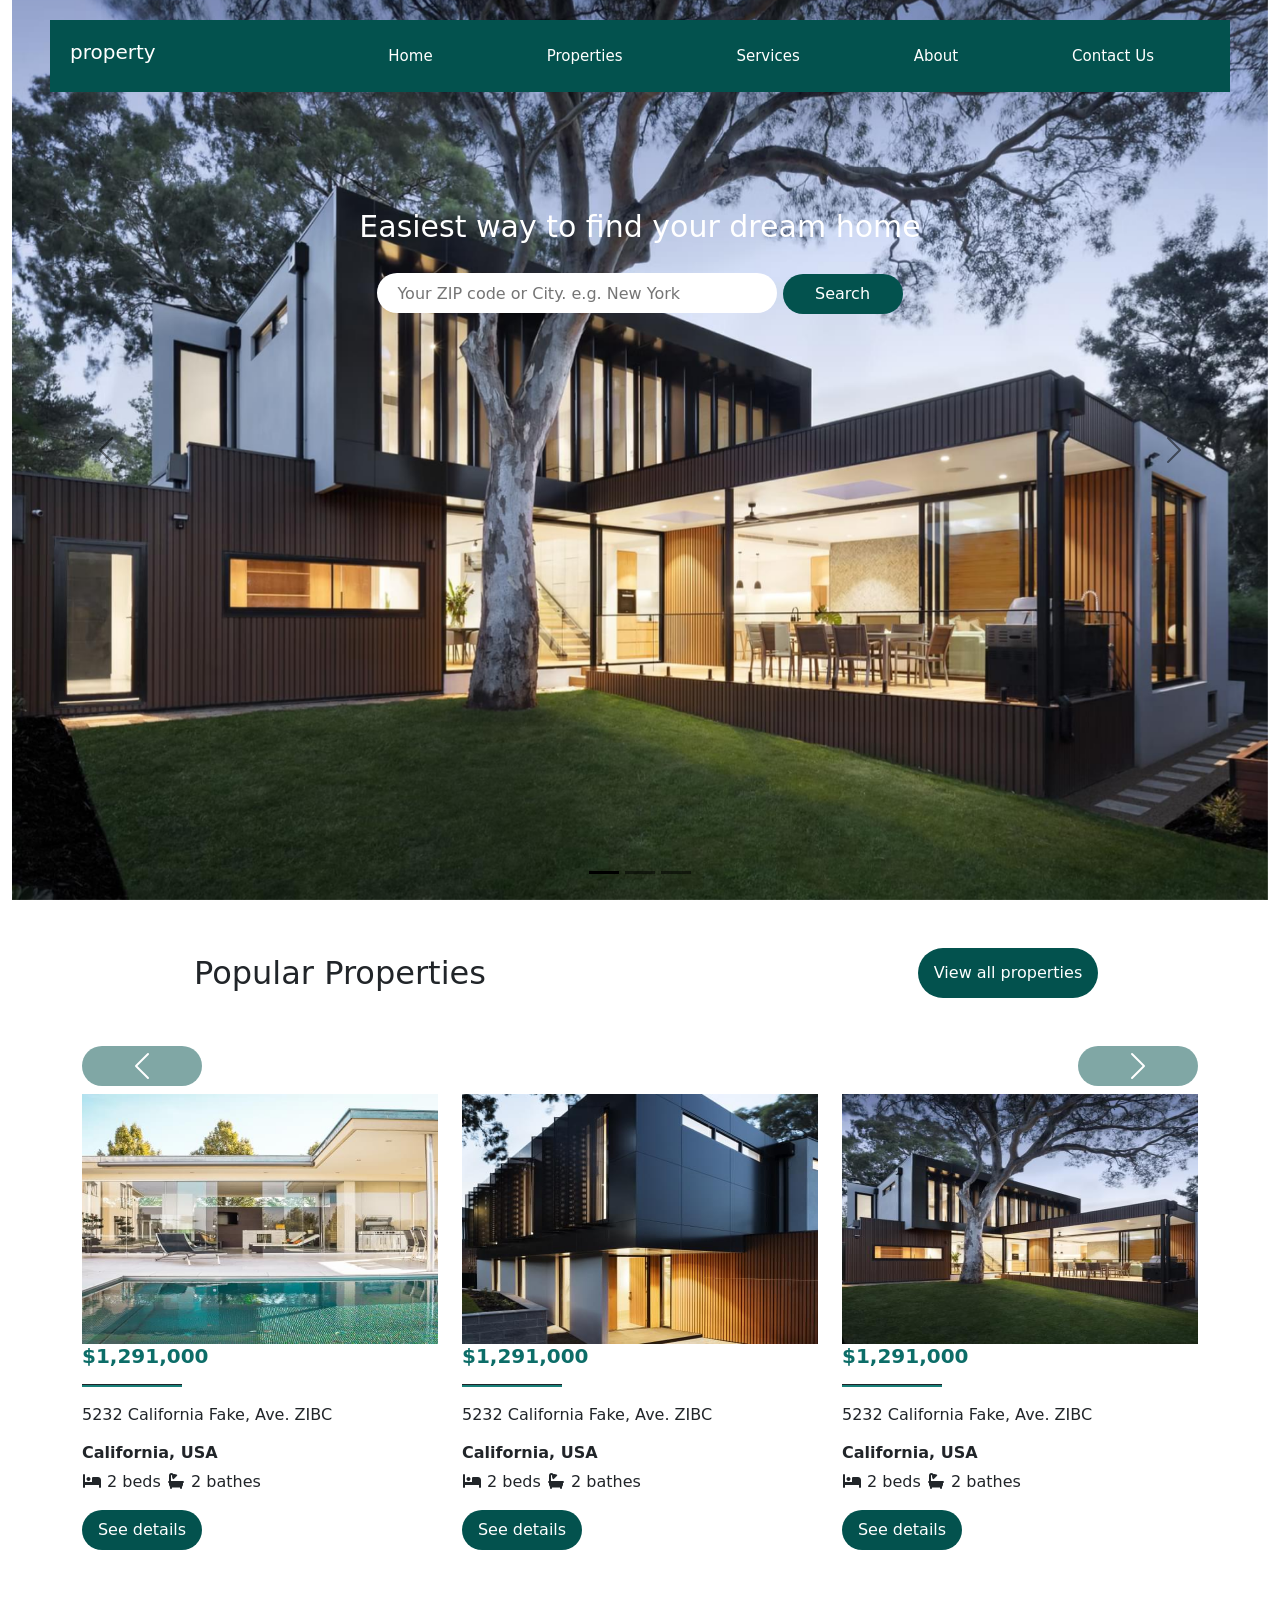
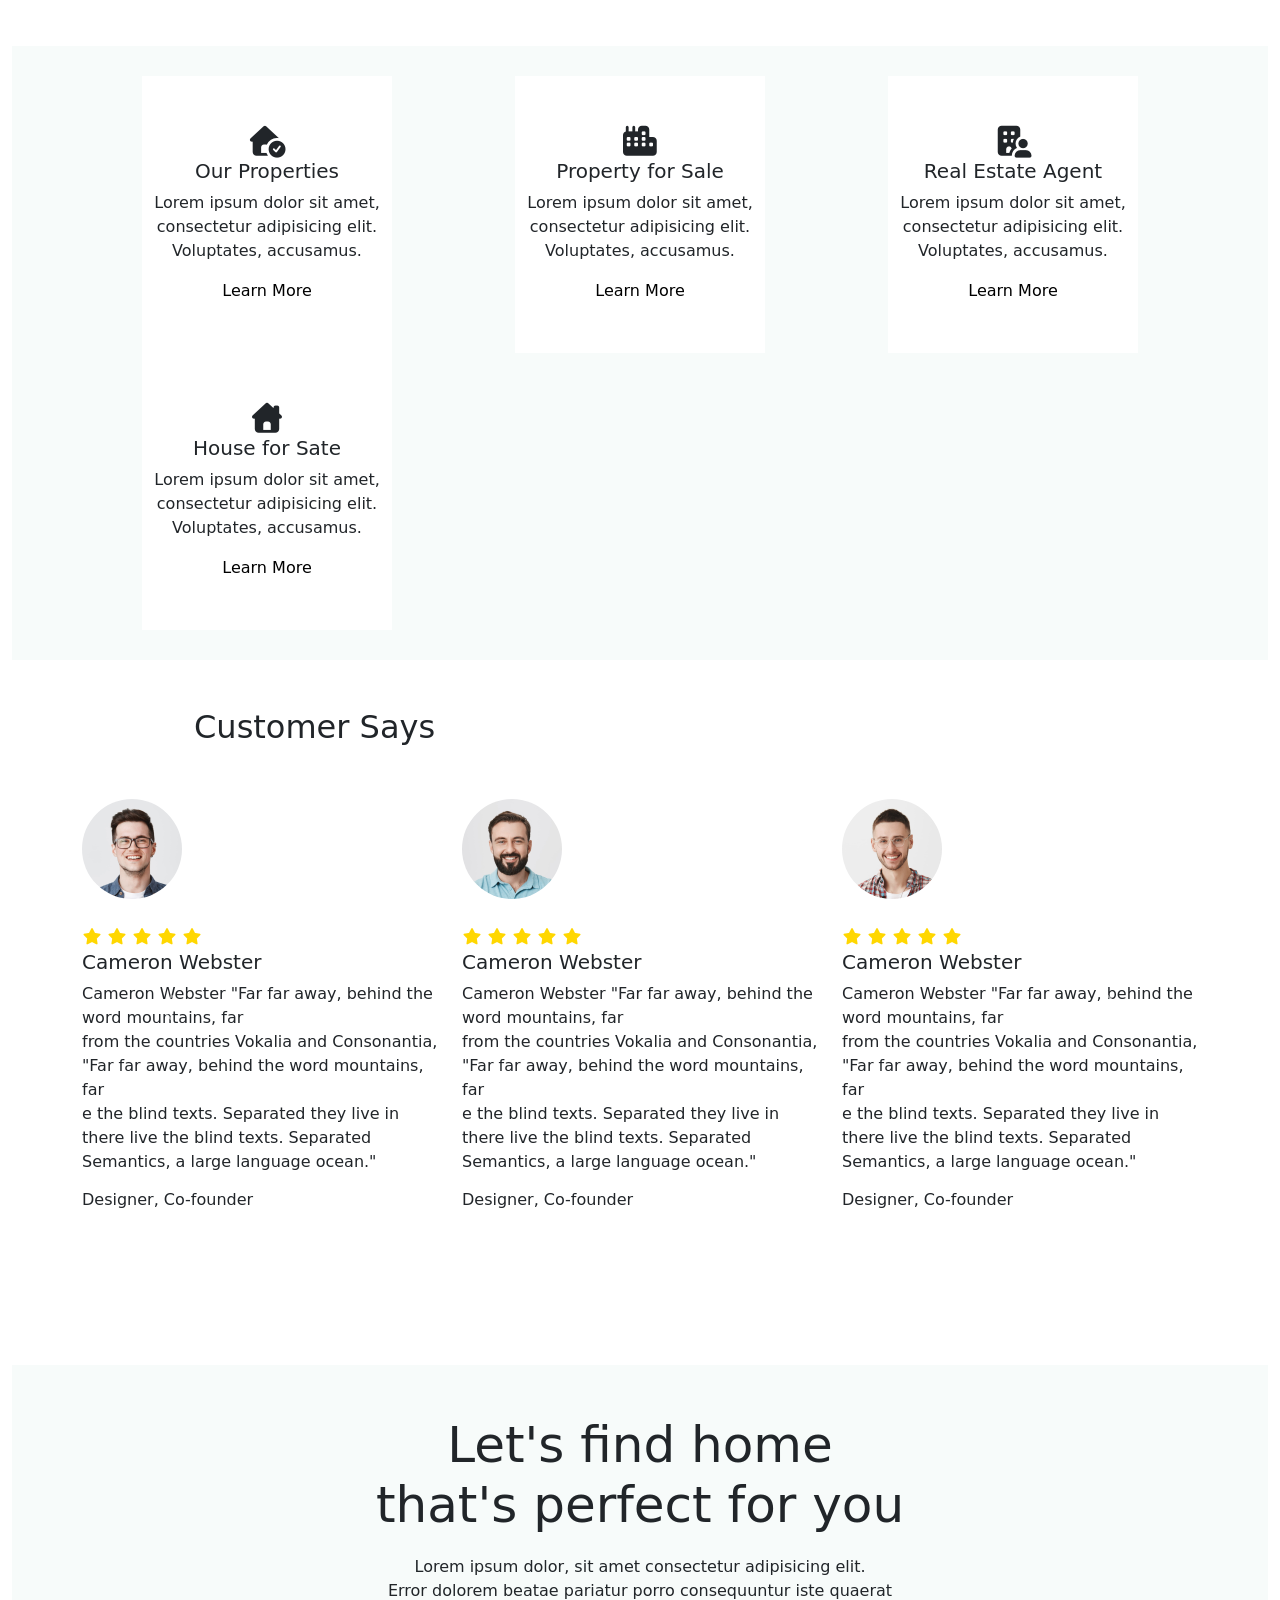
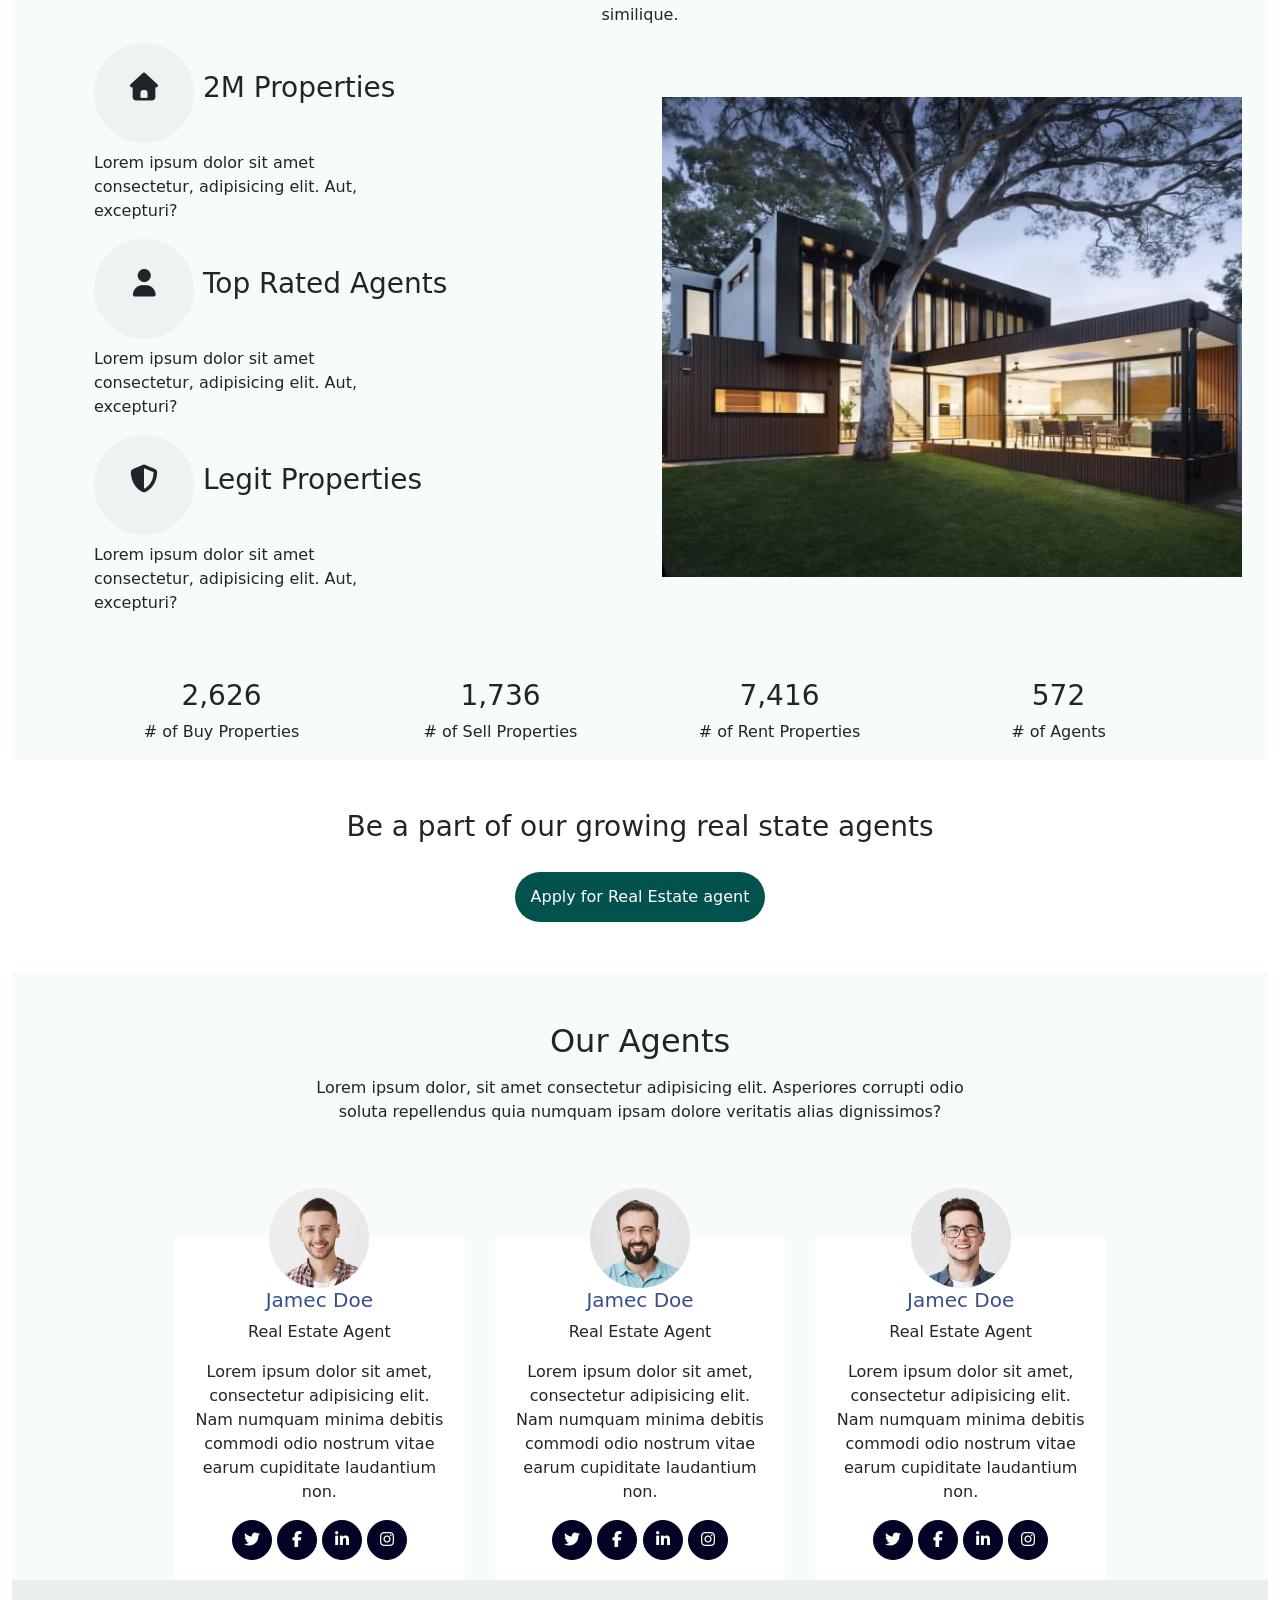
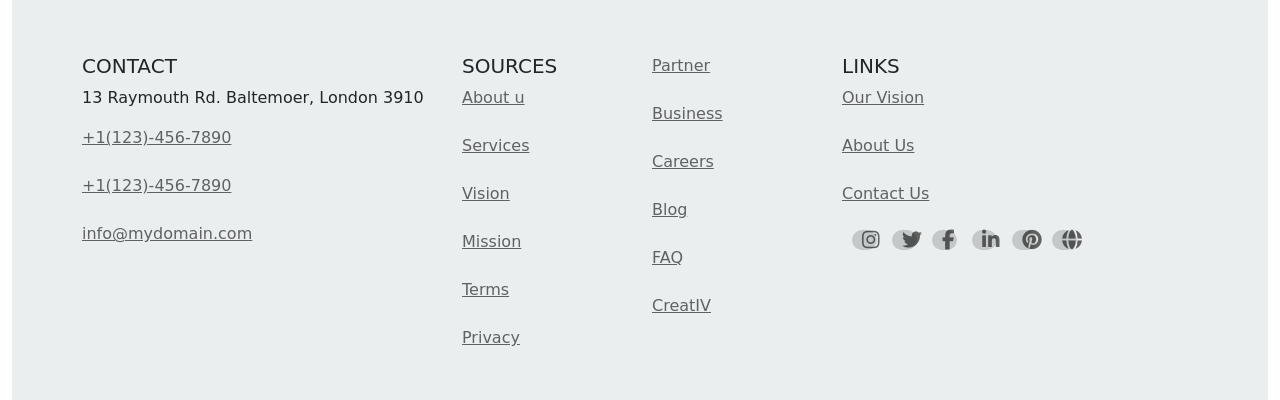
==== index.html @ 6745ceaa "Add files via upload" ====
<!DOCTYPE html>
<html lang="en">
<head>
    <meta charset="UTF-8">
    <meta name="viewport" content="width=device-width, initial-scale=1.0">
    <title>property</title>
    <link href="https://unpkg.com/aos@next/dist/aos.css" rel="stylesheet">
    <link rel="stylesheet" href="css/all.css">
    <link rel="stylesheet" href="css/bootstrap.css">
    <link rel="stylesheet" href="css/style.css">
    

</head>
<body>
    <main class="container-fluid">




      <header>
      <div class="contain">

         <div class="slider">
        <div id="carouselExampleDark" class="carousel carousel-dark slide">
  <div class="carousel-indicators">
    <button type="button" data-bs-target="#carouselExampleDark" data-bs-slide-to="0" class="active" aria-current="true" aria-label="Slide 1"></button>
    <button type="button" data-bs-target="#carouselExampleDark" data-bs-slide-to="1" aria-label="Slide 2"></button>
    <button type="button" data-bs-target="#carouselExampleDark" data-bs-slide-to="2" aria-label="Slide 3"></button>
  </div>
  <div class="carousel-inner">
    <div class="carousel-item active" data-bs-interval="10000">
      <img src="img/hero_bg_3.jpg" class="d-block w-100" alt="...">
      
    </div>
    <div class="carousel-item" data-bs-interval="2000">
      <img src="img/hero_bg_2.jpg" class="d-block w-100" alt="...">
      
    </div>
    <div class="carousel-item">
      <img src="img/hero_bg_1.jpg" class="d-block w-100" alt="...">
      
    </div>
  </div>
  <button class="carousel-control-prev" type="button" data-bs-target="#carouselExampleDark" data-bs-slide="prev">
    <span class="carousel-control-prev-icon" aria-hidden="true"></span>
    <span class="visually-hidden">Previous</span>
  </button>
  <button class="carousel-control-next" type="button" data-bs-target="#carouselExampleDark" data-bs-slide="next">
    <span class="carousel-control-next-icon" aria-hidden="true"></span>
    <span class="visually-hidden">Next</span>
  </button>
</div>
       </div>
       



       <div class="navbarr ">



         <nav class="navbar navbar-expand-lg fixed-top" >
          
           <h1 class="navbar-brand ">property</h1>

           <button class="navbar-toggler "
           type="button"
           data-bs-toggle="collapse"
           data-bs-target="#navbarnav">
          <span class="navbar-toggler-icon"></span></button>

           <div class="collapse navbar-collapse justify-content-end" id="navbarnav">
             <ul class="navbar-nav">
                <li class="nav-item me-5"><a class="nav-link" href="index.html">Home</a></li>
                <li class="nav-item me-5"><a class="nav-link" href="">Properties</a></li>
                <li class="nav-item me-5"><a class="nav-link" href="">Services</a></li>
                <li class="nav-item me-5"><a class="nav-link" href="about.html">About</a></li>
                <li class="nav-item me-5 "><a class="nav-link" href="contect.html">Contact Us</a></li>
            </ul>
           </div>
        </nav>


        <div class="text-box">
          
            <h1>Easiest way to find your dream home</h1>
            <input type="text" placeholder="Your ZIP code or City. e.g. New York">
            <button>Search</button>

        </div>


       </div>
       </div>

    </header>






 


    <section class=" section1 container ">

       <div class="text-card row align-items-center justify-content-between">
       <h2 class="col-12 col-lg-6 mb-5  mt-5">Popular Properties</h2>
       <button  class="col-3 col-lg-2 mb-5 mt-5">View all properties</button>
      </div>


      <div id="carouselExample" class="cards carousel slide py-5" data-bs-ride="carousel">
  <div class="carousel-inner">

   
    <div class="carousel-item active">
      <div class="row g-4">
        <div class="col-12 col-md-6 col-lg-4">
          <img src="img/img_5.jpg" class="d-block w-100" alt="...">
          <h5>$1,291,000</h5>
          <hr>
          <p>5232 California Fake, Ave. ZIBC</p>
          <h6>California, USA</h6>
          <p><i class="fa-solid fa-bed"></i> 2 beds <i class="fa-solid fa-bath"></i> 2 bathes</p>
          <button class="btn btn-primary">See details</button>
        </div>

        <div class="col-12 col-md-6 col-lg-4">
          <img src="img/img_7.jpg" class="d-block w-100" alt="...">
          <h5>$1,291,000</h5>
          <hr>
          <p>5232 California Fake, Ave. ZIBC</p>
          <h6>California, USA</h6>
          <p><i class="fa-solid fa-bed"></i> 2 beds <i class="fa-solid fa-bath"></i> 2 bathes</p>
          <button class="btn btn-primary">See details</button>
        </div>

        <div class="col-12 col-md-6 col-lg-4">
          <img src="img/img_1.jpg" class="d-block w-100" alt="...">
          <h5>$1,291,000</h5>
          <hr>
          <p>5232 California Fake, Ave. ZIBC</p>
          <h6>California, USA</h6>
          <p><i class="fa-solid fa-bed"></i> 2 beds <i class="fa-solid fa-bath"></i> 2 bathes</p>
          <button class="btn btn-primary">See details</button>
        </div>
      </div>
    </div>

    
    <div class="carousel-item">
      <div class="row g-4">
        <div class="col-12 col-md-6 col-lg-4">
          <img src="img/img_5.jpg" class="d-block w-100" alt="...">
          <h5>$1,291,000</h5>
          <hr>
          <p>5232 California Fake, Ave. ZIBC</p>
          <h6>California, USA</h6>
          <p><i class="fa-solid fa-bed"></i> 2 beds <i class="fa-solid fa-bath"></i> 2 bathes</p>
          <button class="btn btn-primary">See details</button>
        </div>

        <div class="col-12 col-md-6 col-lg-4">
          <img src="img/img_7.jpg" class="d-block w-100" alt="...">
          <h5>$1,291,000</h5>
          <hr>
          <p>5232 California Fake, Ave. ZIBC</p>
          <h6>California, USA</h6>
          <p><i class="fa-solid fa-bed"></i> 2 beds <i class="fa-solid fa-bath"></i> 2 bathes</p>
          <button class="btn btn-primary">See details</button>
        </div>

        <div class="col-12 col-md-6 col-lg-4">
          <img src="img/img_1.jpg" class="d-block w-100" alt="...">
          <h5>$1,291,000</h5>
          <hr>
          <p>5232 California Fake, Ave. ZIBC</p>
          <h6>California, USA</h6>
          <p><i class="fa-solid fa-bed"></i> 2 beds <i class="fa-solid fa-bath"></i> 2 bathes</p>
          <button class="btn btn-primary">See details</button>
        </div>
      </div>
    </div>

  </div>

  
  <button class="carousel-control-prev" type="button" data-bs-target="#carouselExample" data-bs-slide="prev">
    <span class="carousel-control-prev-icon" aria-hidden="true"></span>
    <span class="visually-hidden">Previous</span>
  </button>
  <button class="carousel-control-next" type="button" data-bs-target="#carouselExample" data-bs-slide="next">
    <span class="carousel-control-next-icon" aria-hidden="true"></span>
    <span class="visually-hidden">Next</span>
  </button>
</div>
 
    
    </section>






























<section class=" section2 mt-5 mt-lg-5">
  
    <div class="container-fluid">
  
<div  class="row justify-content-between textes">

  <div class="col-12 col-sm-6 col-lg-3">
   <i class="fa-solid fa-house-circle-check"></i>
   <h5>Our Properties</h5>
   <p>
   Lorem ipsum dolor sit amet,
  consectetur adipisicing elit.
  Voluptates, accusamus.</p>
   <a href="">Learn More</a>
  </div>

   <div class="col-12 col-sm-6 col-lg-3">
   <i class="fa-solid fa-city"></i>
   <h5> Property for Sale</h5>
   <p>
  Lorem ipsum dolor sit amet,
  consectetur adipisicing elit.
  Voluptates, accusamus.
   </p>
   <a href="">Learn More</a>
  </div>

  <div class="col-12 col-sm-6 col-lg-3">
    <i class="fa-solid fa-building-user"></i>
   <h5> Real Estate Agent</h5>
   <p>
  Lorem ipsum dolor sit amet,
  consectetur adipisicing elit.
  Voluptates, accusamus.
   </p>
   <a href="">Learn More</a>
  </div>

  <div class="col-12 col-sm-6 col-lg-3">
    <i class="fa-solid fa-house-chimney"></i>
   <h5> House for Sate</h5>
   <p>
  Lorem ipsum dolor sit amet,
  consectetur adipisicing elit.
  Voluptates, accusamus.
   </p>
   <a href="">Learn More</a>
  </div>
</div>
</div>
 



</section>







<section class="container ">

      
<div class="text-card row align-items-center ">
    <h2 class="col-12 col-lg-6 mb-1 mt-5">Customer Says</h2>
</div>

<div id="carouselExample2" class="imgs carousel slide py-5" data-bs-ride="carousel">
    <div class="carousel-inner">

        <div class="carousel-item active">
            <div class="row g-4">

                <div class="col-12 col-md-6 col-lg-4 ">
                    <img src="img/person_3-min.jpg"  alt="...">
                    <div>
                        <i class="fa-solid fa-star"></i> <i class="fa-solid fa-star"></i> <i class="fa-solid fa-star"></i> <i class="fa-solid fa-star"></i> <i class="fa-solid fa-star"></i>
                    </div>
                    <h5>Cameron Webster</h5>
                    <p>Cameron Webster
                        "Far far away, behind the word mountains, far <br>
                        from the countries Vokalia and Consonantia, <br>
                        "Far far away, behind the word mountains, far <br>
                        e the blind texts. Separated they live in <br>
                        there live the blind texts. Separated <br>
                        Semantics, a large language ocean."</p>
                    <h6>Designer, Co-founder</h6>
                </div>

                <div class="col-12 col-md-6 col-lg-4 ">
                    <img src="img/person_2-min.jpg" alt="...">
                    <div>
                        <i class="fa-solid fa-star"></i> <i class="fa-solid fa-star"></i> <i class="fa-solid fa-star"></i> <i class="fa-solid fa-star"></i> <i class="fa-solid fa-star"></i>
                    </div>
                    <h5>Cameron Webster</h5>
                    <p>Cameron Webster
                        "Far far away, behind the word mountains, far <br>
                        from the countries Vokalia and Consonantia, <br>
                        "Far far away, behind the word mountains, far <br>
                        e the blind texts. Separated they live in <br>
                        there live the blind texts. Separated <br>
                        Semantics, a large language ocean."</p>
                    <h6>Designer, Co-founder</h6>
                </div>

                <div class="col-12 col-md-6 col-lg-4 ">
                    <img src="img/person_1-min.jpg"  alt="...">
                    <div>
                        <i class="fa-solid fa-star"></i> <i class="fa-solid fa-star"></i> <i class="fa-solid fa-star"></i> <i class="fa-solid fa-star"></i> <i class="fa-solid fa-star"></i>
                    </div>
                    <h5>Cameron Webster</h5>
                    <p>Cameron Webster
                        "Far far away, behind the word mountains, far <br>
                        from the countries Vokalia and Consonantia, <br>
                        "Far far away, behind the word mountains, far <br>
                        e the blind texts. Separated they live in <br>
                        there live the blind texts. Separated <br>
                        Semantics, a large language ocean."</p>
                    <h6>Designer, Co-founder</h6>
                </div>
            </div>
        </div>

                <div class="carousel-item">
                   <div class="row g-4">

                <div class="col-12 col-md-6 col-lg-4 ">
                    <img src="img/person_5-min.jpg" alt="...">
                    <div>
                        <i class="fa-solid fa-star"></i> <i class="fa-solid fa-star"></i> <i class="fa-solid fa-star"></i> <i class="fa-solid fa-star"></i> <i class="fa-solid fa-star"></i>
                    </div>
                    <h5>Cameron Webster</h5>
                    <p>Cameron Webster
                        "Far far away, behind the word mountains, far <br>
                        from the countries Vokalia and Consonantia, <br>
                        "Far far away, behind the word mountains, far <br>
                        e the blind texts. Separated they live in <br>
                        there live the blind texts. Separated <br>
                        Semantics, a large language ocean."</p>
                    <h6>Designer, Co-founder</h6>
                </div>

                <div class="col-12 col-md-6 col-lg-4 ">
                    <img src="img/person_6-min.jpg"  alt="...">
                    <div>
                        <i class="fa-solid fa-star"></i> <i class="fa-solid fa-star"></i> <i class="fa-solid fa-star"></i> <i class="fa-solid fa-star"></i> <i class="fa-solid fa-star"></i>
                    </div>
                    <h5>Cameron Webster</h5>
                    <p>Cameron Webster
                        "Far far away, behind the word mountains, far <br>
                        from the countries Vokalia and Consonantia, <br>
                        "Far far away, behind the word mountains, far <br>
                        e the blind texts. Separated they live in <br>
                        there live the blind texts. Separated <br>
                        Semantics, a large language ocean."</p>
                    <h6>Designer, Co-founder</h6>
                </div>

                <div class="col-12 col-md-6 col-lg-4 ">
                    <img src="img/person_4-min.jpg"  alt="...">
                    <div>
                        <i class="fa-solid fa-star"></i> <i class="fa-solid fa-star"></i> <i class="fa-solid fa-star"></i> <i class="fa-solid fa-star"></i> <i class="fa-solid fa-star"></i>
                    </div>
                    <h5>Cameron Webster</h5>
                    <p>Cameron Webster
                        "Far far away, behind the word mountains, far <br>
                        from the countries Vokalia and Consonantia, <br>
                        "Far far away, behind the word mountains, far <br>
                        e the blind texts. Separated they live in <br>
                        there live the blind texts. Separated <br>
                        Semantics, a large language ocean."</p>
                    <h6>Designer, Co-founder</h6>
                </div>

            </div>
        </div>

    </div>

    <button class="carousel-control-prev" type="button" data-bs-target="#carouselExample2" data-bs-slide="prev">
        <span class="carousel-control-prev-icon" aria-hidden="true"></span>
        <span class="visually-hidden">Previous</span>
    </button>
    <button class="carousel-control-next" type="button" data-bs-target="#carouselExample2" data-bs-slide="next">
        <span class="carousel-control-next-icon" aria-hidden="true"></span>
        <span class="visually-hidden">Next</span>
    </button>
</div>







</section>



































<section class="section3">




  <div class="adress">
    <h1>Let's find home <br> that's
perfect for you</h1>
<p>Lorem ipsum dolor, sit amet consectetur adipisicing elit. <br>Error dolorem beatae pariatur porro consequuntur iste quaerat <br>similique.</p>
  </div>





  <div class="container">

    <div class="text row align-items-center justify-content-center mx-auto">
    
      <div class="col-12  col-lg-6">
      
<div >
  
  <h3><i class="fa-solid fa-house"></i> 2M Properties</h3>
<p>
Lorem ipsum dolor sit amet <br>consectetur, adipisicing elit. Aut, <br> excepturi?</p></div>

<div>
<h3><i class="fa-solid fa-user"></i> Top Rated Agents</h3>
<p>
Lorem ipsum dolor sit amet <br>consectetur, adipisicing elit. Aut, <br>excepturi?</p>
</div>

<div>
<h3><i class="fa-solid fa-shield-halved"></i> Legit Properties</h3>
<p>
Lorem ipsum dolor sit amet <br>consectetur, adipisicing elit. Aut, <br> excepturi?</p>
</div>
    </div>



    <div class="col-12  col-lg-6">
    <img src="img/img_1.jpg" alt="">
    </div>

  </div>
    


  <div class="numbers container-fluid">
  <div class="row mt-5 text-center">
    <div class="col-12 col-lg-3">
      <h1 class="fs-3 counter" data-target="3298">0</h1>
      <p># of Buy Properties</p>
    </div>

    <div class="col-12 col-lg-3">
      <h1 class="fs-3 counter" data-target="2181">0</h1>
      <p># of Sell Properties</p>
    </div>

    <div class="col-12 col-lg-3">
      <h1 class="fs-3 counter" data-target="9316">0</h1>
      <p># of Rent Properties</p>
    </div>

    <div class="col-12 col-lg-3">
      <h1 class="fs-3 counter" data-target="719">0</h1>
      <p># of Agents</p>
    </div>
  </div>
</div>


 </div>

</section>





































<section class="section4">


  <div>
    <h1 class="fs-3">Be a part of our growing real state agents</h1>
      <button >Apply for Real Estate agent</button>
  </div>





  
</section>





























<section class="section5 container-fluid">

  <div class="Agents-adress ">
    <h1 class="fs-2 mb-3">Our Agents</h1>
    <p>Lorem ipsum dolor, sit amet consectetur adipisicing elit. Asperiores corrupti odio <br>  soluta repellendus quia numquam ipsam dolore veritatis alias dignissimos?</p>
  </div>


   <div class="Agents row justify-content-center mt-5 g-0"> 

  <div class="col-12 col-lg">
   <img src="img/person_1-min.jpg" alt="">
   <div class="lorem">
    <h1>Jamec Doe</h1>
    <p>Real Estate Agent</p>
    <p>Lorem ipsum dolor sit amet, consectetur adipisicing elit. Nam numquam minima debitis commodi odio nostrum vitae earum cupiditate laudantium non.</p>
     <span><i class="fa-brands fa-twitter"></i>
    <i class="fa-brands fa-facebook-f"></i>
  <i class="fa-brands fa-linkedin-in"></i>
<i class="fa-brands fa-instagram"></i></span>
   </div>
  </div>

  <div class="col-12 col-lg">
   <img src="img/person_2-min.jpg" alt="">

   <div class="lorem">
    <h1>Jamec Doe</h1>
    <p>Real Estate Agent</p>
    <p>Lorem ipsum dolor sit amet, consectetur adipisicing elit. Nam numquam minima debitis commodi odio nostrum vitae earum cupiditate laudantium non.</p>
         <span><i class="fa-brands fa-twitter"></i>
    <i class="fa-brands fa-facebook-f"></i>
  <i class="fa-brands fa-linkedin-in"></i>
<i class="fa-brands fa-instagram"></i></span>
   </div>
  </div>

  <div class="col-12 col-lg">
   <img src="img/person_3-min.jpg" alt="">
   <div class="lorem">
    <h1>Jamec Doe</h1>
    <p>Real Estate Agent</p>
    <p>Lorem ipsum dolor sit amet, consectetur adipisicing elit. Nam numquam minima debitis commodi odio nostrum vitae earum cupiditate laudantium non.</p>
        <span><i class="fa-brands fa-twitter"></i>
    <i class="fa-brands fa-facebook-f"></i>
  <i class="fa-brands fa-linkedin-in"></i>
<i class="fa-brands fa-instagram"></i></span>
  </div>
  </div>


  </div>







</section>











<footer>
  
<div class="container">
<div class="row mt-4">
<div class="col-12 col-lg-4">
<h5>CONTACT</h5>
<p>13 Raymouth Rd. Baltemoer, London 3910</p>
<a href="">+1(123)-456-7890</a><br><br>
<a href="">+1(123)-456-7890</a><br> <br>
<a href="">info@mydomain.com</a>
</div>


<div class="col-12 col-lg-2">
<h5>SOURCES</h5>
<a href="">About u</a><br> <br>
<a href="">Services</a><br> <br>
<a href="">Vision</a><br> <br>
<a href="">Mission</a><br> <br>
<a href="">Terms</a><br> <br>
<a href="">Privacy</a>
</div>


<div class="col-12 col-lg-2">
<a href="">Partner</a> <br> <br>
<a href="">Business</a> <br> <br>
<a href="">Careers</a> <br> <br>
<a href="">Blog</a> <br> <br>
<a href="">FAQ</a> <br> <br>
<a href="">CreatIV</a> 
</div>



<div class="col-12 col-lg-4">
<h5>LINKS</h5>
<a href="">Our Vision</a><br> <br>
<a href="">About Us</a><br> <br>
<a href="">Contact Us</a> <br> <br>
  <span class="align-content-between">
   <a href=""> <i class="fa-brands fa-instagram"></i></a>
    <a href=""><i class="fa-brands fa-twitter"></i></a>
    <a href=""><i class="fa-brands fa-facebook-f"></i></a>
    <a href=""><i class="fa-brands fa-linkedin-in"></i></a>
    <a href=""><i class="fa-brands fa-pinterest"></i></a>
    <a href=""><i class="fa-solid fa-globe"></i></a>
</span>
</div>







</div>

</div>









</footer>
    </main>








        


        <script src="js/scripte.js"></script>
        <script src="js/bootstrap.bundle.js"></script>
</body>
</html>
---- css/style.css ----
* {
    margin: 0;
    padding: 0;
    box-sizing: border-box;
}

body {
    overflow-x: hidden;
}

.contain {
    position: relative;
    width: 100%;
    height: 100vh;

}

.slider img {
    width: 100%;
    height: 100vh;
    object-fit: cover;
    display: block;
}

.navbarr {
    position: absolute;
    top: 0;
    left: 0;
    width: 100%;
    color: white;
    text-align: center;

}

.navbar-brand {
    font-size: 20px;
    color: white;
}

.navbarr .fixed-top {
    padding: 15px 20px;
}

.navbar-nav li a {
    color: white;
    margin-left: 50px;
}

.navbarr nav {
    margin: 20px 50px;
    font-size: 15px;
    background-color: rgb(3, 82, 78);

}

.navbarr nav ul li a {
    text-decoration: none;
    color: white;
}

div h1 {
    font-size: 10px;
}

.text-box {
    position: absolute;
    top: 50%;
    left: 50%;
    transform: translate(-50%, 200%);
    text-align: center;
    width: 90%;
    max-width: 600px;

}

.text-box h1 {
    font-size: 30px;
}

.text-box input {
    width: 80%;
    max-width: 400px;
    height: 40px;
    border: none;
    border-radius: 80px;
    padding-left: 20px;
    margin-top: 20px;
}

.text-box button {
    width: 120px;
    height: 40px;
    margin: 20px 0 0 0;
    border: none;
    border-radius: 80px;
    background-color: rgb(3, 82, 78);
    color: white;
}

























.text-card {
    margin: 0px 100px;
}

.text-card button {
    width: 180px;
    height: 50px;

    border: none;
    border-radius: 80px;
    background-color: rgb(3, 82, 78);
    color: white;
}

.cards {

    width: 100%;
    object-fit: cover;

}

.cards img {
    width: 350px;
    height: 250px;
}


.cards hr {
    width: 100px;
    font-size: 10px;
    height: 3px;
    background-color: rgb(24, 128, 121);
    opacity: 1;
}

.cards h5 {
    font-weight: bold;
    color: rgb(12, 109, 104);
}

.cards h6 {
    font-weight: 700;
}

.cards button {
    width: 120px;
    height: 40px;
    background-color: rgb(3, 82, 78);
    color: white;
    border: none;
    border-radius: 80px;
}

#carouselExampleIndicators img {
    width: 100%;
    object-fit: cover;
}
.lorem h1{
    font-size:20px;
    color: rgb(57, 79, 138) ;
}













.section2 {
    background-color: rgba(245, 250, 249, 0.795);
 

}

.textes {
    padding: 30px 130px;
}

.textes .col-12 {
    text-align: center;
    width: 250px;
    background-color: white;
    padding: 50px 0;

}


.textes i {
    font-size: 30px;
}

.textes a {
    color: black;
    text-decoration: none;
    font-weight: 500;
}





















.imgs img {
    width: 50px;
    height: 50px;
    object-fit: cover;
    border: none;
    border-radius: 50%;
    margin: 0 auto;
}

@media (min-width: 768px) {

    /* md */
    .imgs img {
        width: 50px;
        height: 50px;
    }
}

@media (min-width: 1200px) {

    /* xl */
    .imgs img {
        width: 100px;
        height: 100px;
    }
}






.imgs i {
    color: gold;
    margin-top: 30px;
}






















.adress {
    text-align: center;
    margin-top: 100px;
    padding-top: 50px;

}


.text img {
    width: 600px;
    height: 500px;
    padding: 10px;
}

.text h3 i {
    padding: 30px;
    border: none;
    background-color: rgba(209, 216, 216, 0.253);
    width: 100px;
    height: 100px;
    border-radius: 100px;
}

.text i:hover {
    border: solid 1px;
}

.section3 {
    background-color: rgba(245, 250, 249, 0.795);
}




































.section4 div {
    text-align: center;
    margin-top: 50px;
}

.section4 div button {
    margin-top: 20px;
    width: 250px;
    height: 50px;
    border: none;
    border-radius: 100px;
    background-color: rgb(3, 82, 78);
    color: white;
}












.section5 {
    background-color: rgba(245, 250, 249, 0.795);
}

.Agents-adress {
    text-align: center;
    margin-top: 50px;
    padding: 50px 0;
}

.Agents {
    display: flex;
    text-align: center;
    justify-content: space-around;
    gap: 30px;
    padding: 0 150px;
    position: relative;
}

.section5 img {
    width: 100px;
    height: 100px;
    border-radius: 50px;
    position: absolute;

    transform: translateX(-50%);
    top: -50px;
    z-index: 2;
}

.lorem {
    background-color: white;
    padding-top: 50px;
    padding-bottom: 20px;
    padding-left: 20px;
    padding-right: 20px;
    position: relative;
}

.lorem span i {
    background-color: rgb(2, 2, 36);
    color: white;
    width: 40px;
    height: 40px;
    border: solid 1px rgb(2, 2, 36);
    border-radius: 20px;
    padding-top: 10px;
}

.lorem span i:hover {
    background-color: white;
    color: rgb(2, 2, 36);
}











footer {
    background-color: rgba(226, 231, 231, 0.705);
    width: 100%;
    object-fit: cover;
    padding: 50px 0;
}

footer a {
    color: rgba(0, 0, 0, 0.589);
}

footer span i {
    background-color: rgba(149, 153, 153, 0.438);
    font-size: 20px;
    border: none;
    border-radius: 20px;
    padding: 0 10px;
    height: 20px;
    margin-left: 10px;
}


footer span i:hover {
    background-color: white;
    color: rgb(2, 2, 36);
    border: solid 1px rgb(2, 2, 36);
}

footer a:hover {
    color: rgb(2, 2, 36);
}



.textes .col-12:hover{
  opacity: 1;
  transform: scale(1.1);
}

.textes a::after {
  content: '';
  position: absolute;
  width: 0;
  height: 2px; /* سمك الخط */
  bottom: 50px;
  left: 60px;
  background-color: #000; /* لون الخط */
  transition: width 0.3s ease;
}

.textes a:hover::after {
  width: 50%;
}










































































.about {
    background-image: url(../img/hero_bg_3.jpg);
    width: 100%;
    height: 80vh;

}


.navbar-about {
    position: absolute;
    top: 0;
    left: 0;
    width: 100%;
    color: white;
    text-align: center;

}

.navbar-brand {
    font-size: 20px;
    color: white;
}

.fixed-top {
    padding: 15px 20px;
}

.navbar-nav li a {
    color: white;
    margin-left: 50px;
}

.navbar-about nav {
    margin: 20px 50px;
    font-size: 15px;
    background-color: rgb(3, 82, 78);

}

.navbar-about ul li a {
    text-decoration: none;
    color: white;
}

.adress h1 {
    font-size: 50px;
    margin-bottom: 20px;
}

.adress a {
    color: rgba(255, 255, 255, 0.568);
    font-weight: 700;
    text-decoration: none;

}

.adress a:hover {
    color: white;
}


.cards-about img {
    width: 300px;
    height: 300px;
}






















.contact{
    background-image: url(../img/hero_bg_1.jpg);
    width: 100%;
    height: 80vh;

}












 textarea , input{
    resize: vertical;
}
.btn-form{
    background-color: rgb(3, 82, 78);
    color: white;
    width: 180px;
    height: 50px;
    border: none;
    border-radius: 30px;
}
.form-contact i{
    padding: 10px;
    border: none;
    background-color:rgb(2, 2, 36);
    color: white;
    width: 50px;
    height: 50px;
    border-radius: 100px;
    margin-right: 5px;
}
.form-contact i:hover{
    border: solid 1px rgb(2, 2, 36);
    background-color: white;
    color:rgb(2, 2, 36) ;
}
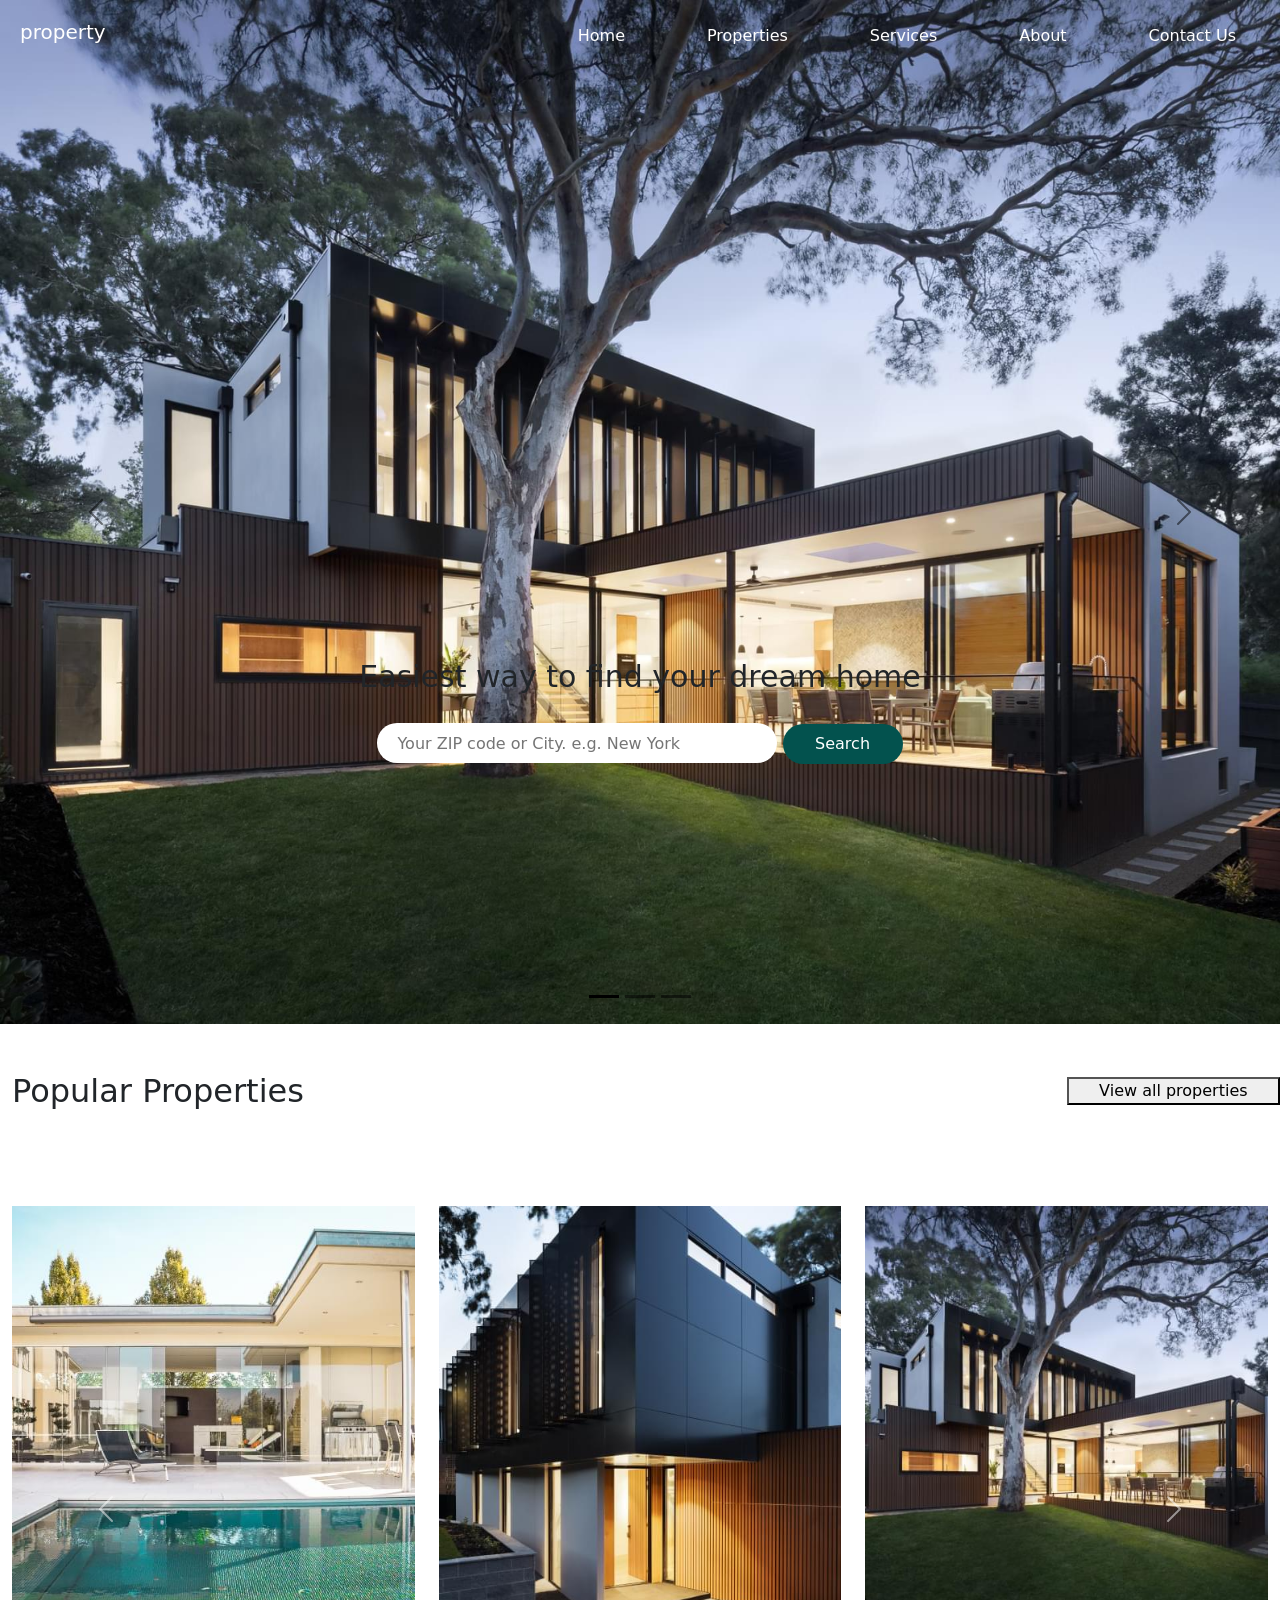
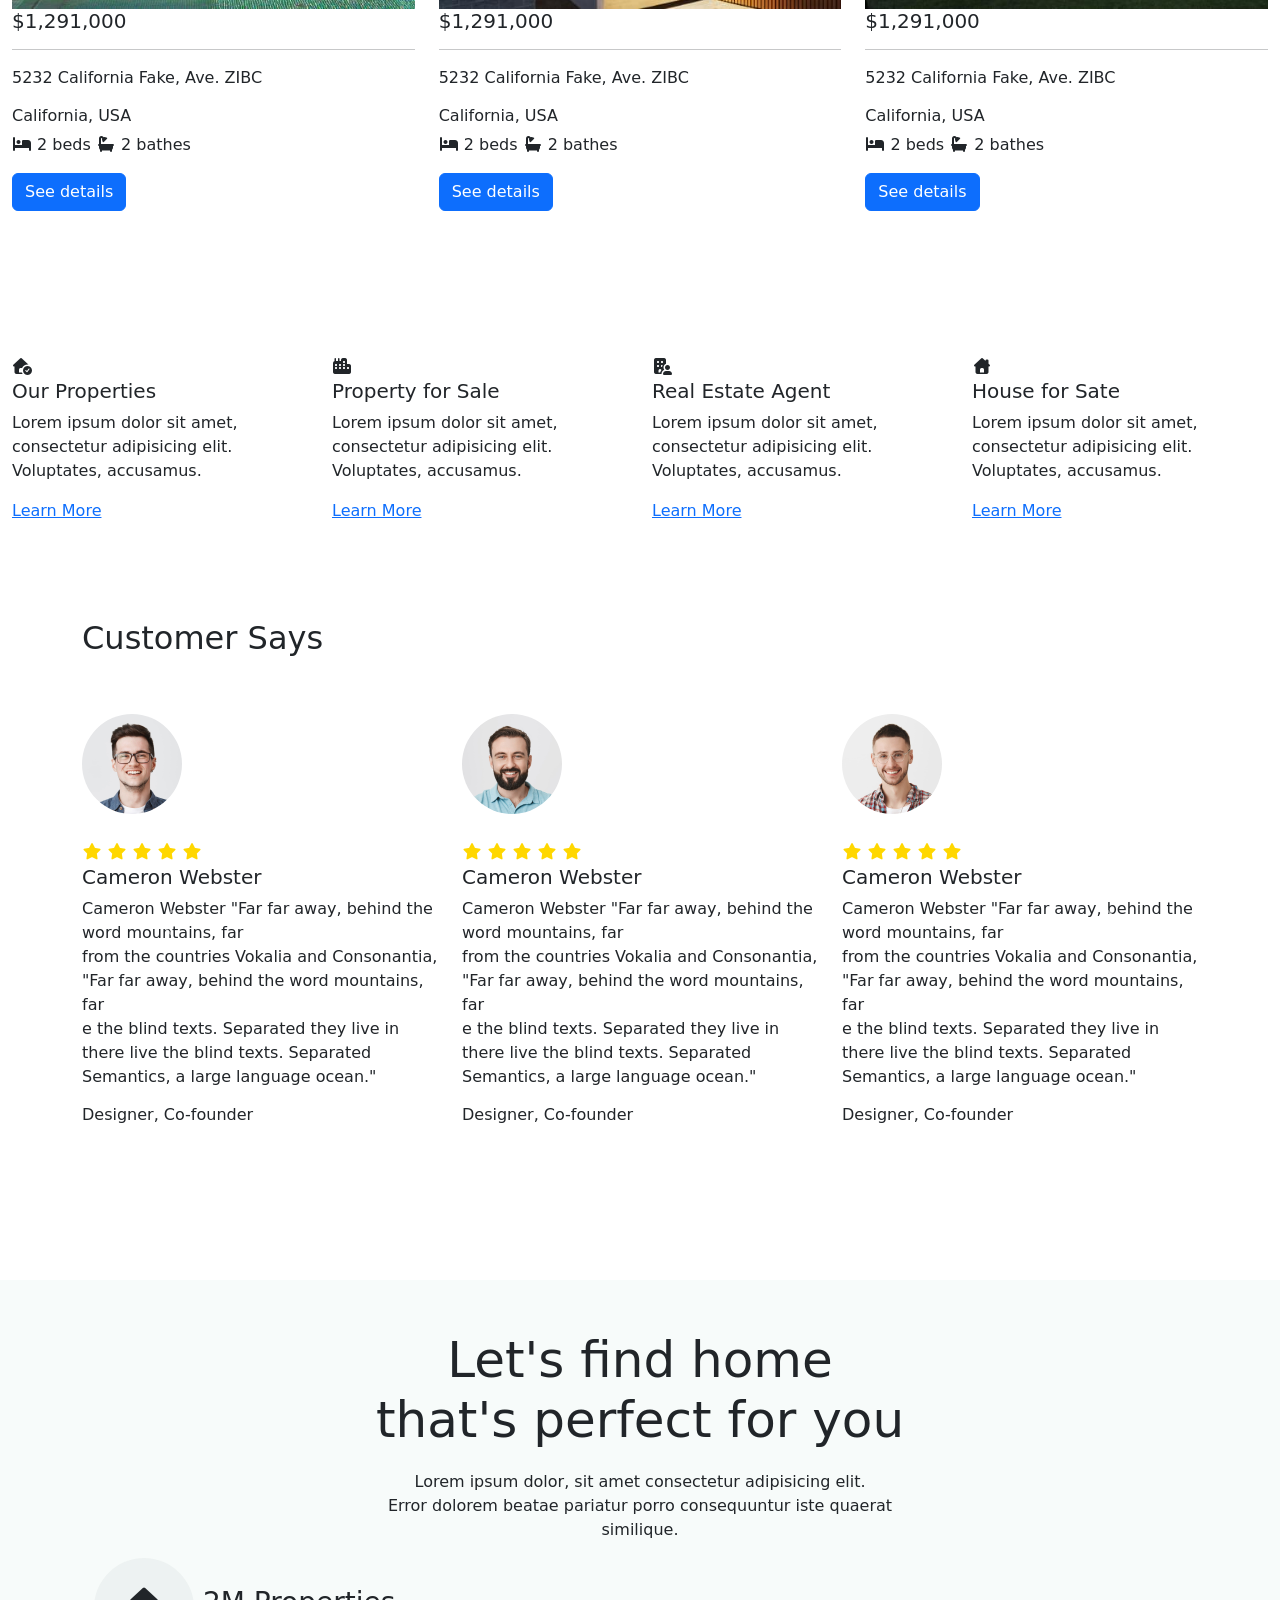
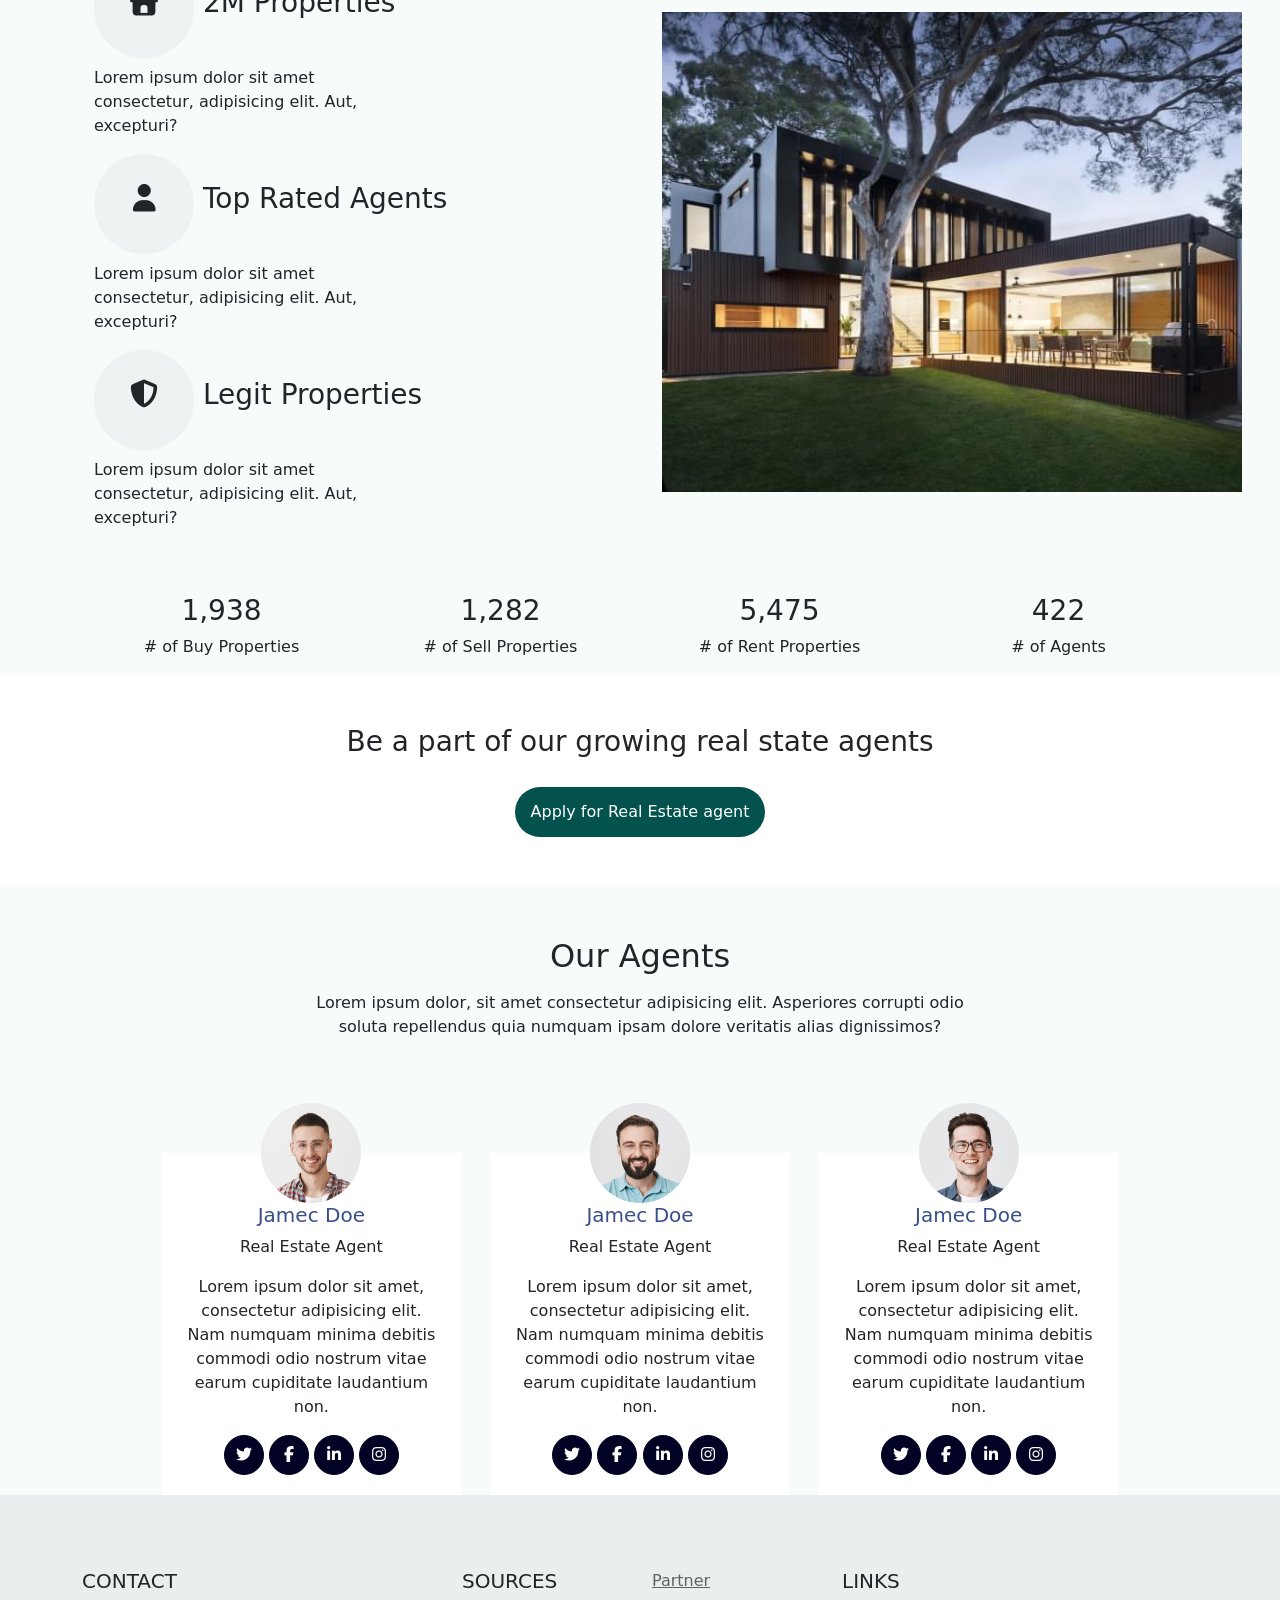
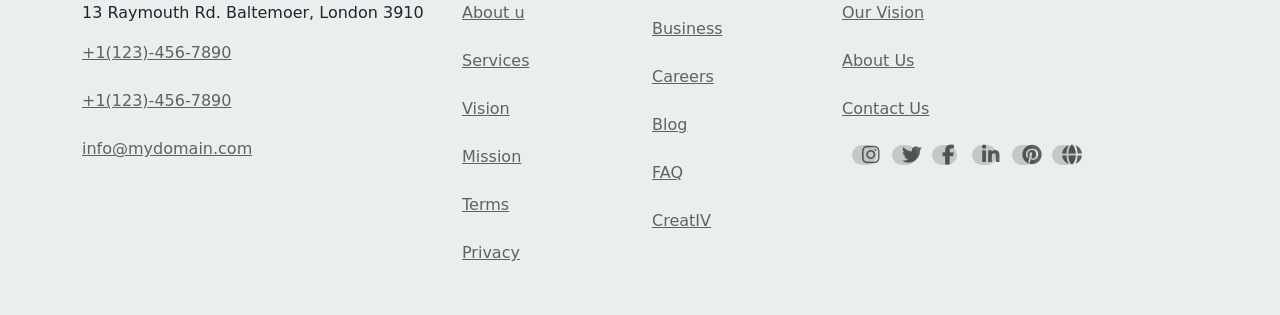
==== commit e7fd408b: "Update index.html" ====
--- a/index.html
+++ b/index.html
@@ -1,241 +1,237 @@
 <!DOCTYPE html>
 <html lang="en">
 <head>
-    <meta charset="UTF-8">
-    <meta name="viewport" content="width=device-width, initial-scale=1.0">
-    <title>property</title>
-    <link href="https://unpkg.com/aos@next/dist/aos.css" rel="stylesheet">
-    <link rel="stylesheet" href="css/all.css">
-    <link rel="stylesheet" href="css/bootstrap.css">
-    <link rel="stylesheet" href="css/style.css">
-    
-
+<meta charset="UTF-8">
+<meta name="viewport" content="width=device-width, initial-scale=1.0">
+<title>property</title>
+<link href="https://unpkg.com/aos@next/dist/aos.css" rel="stylesheet">
+<link rel="stylesheet" href="css/all.css">
+<link rel="stylesheet" href="css/bootstrap.css">
+<link rel="stylesheet" href="css/style.css">
 </head>
 <body>
-    <main class="container-fluid">
-
-
-
-
-      <header>
-      <div class="contain">
-
-         <div class="slider">
-        <div id="carouselExampleDark" class="carousel carousel-dark slide">
-  <div class="carousel-indicators">
-    <button type="button" data-bs-target="#carouselExampleDark" data-bs-slide-to="0" class="active" aria-current="true" aria-label="Slide 1"></button>
-    <button type="button" data-bs-target="#carouselExampleDark" data-bs-slide-to="1" aria-label="Slide 2"></button>
-    <button type="button" data-bs-target="#carouselExampleDark" data-bs-slide-to="2" aria-label="Slide 3"></button>
-  </div>
-  <div class="carousel-inner">
-    <div class="carousel-item active" data-bs-interval="10000">
-      <img src="img/hero_bg_3.jpg" class="d-block w-100" alt="...">
-      
-    </div>
-    <div class="carousel-item" data-bs-interval="2000">
-      <img src="img/hero_bg_2.jpg" class="d-block w-100" alt="...">
-      
-    </div>
-    <div class="carousel-item">
-      <img src="img/hero_bg_1.jpg" class="d-block w-100" alt="...">
-      
-    </div>
-  </div>
-  <button class="carousel-control-prev" type="button" data-bs-target="#carouselExampleDark" data-bs-slide="prev">
-    <span class="carousel-control-prev-icon" aria-hidden="true"></span>
-    <span class="visually-hidden">Previous</span>
-  </button>
-  <button class="carousel-control-next" type="button" data-bs-target="#carouselExampleDark" data-bs-slide="next">
-    <span class="carousel-control-next-icon" aria-hidden="true"></span>
-    <span class="visually-hidden">Next</span>
-  </button>
-</div>
-       </div>
+
+
+<main>
+
+<header>
+
+   
+
+    
+
        
-
-
-
-       <div class="navbarr ">
-
-
-
-         <nav class="navbar navbar-expand-lg fixed-top" >
-          
-           <h1 class="navbar-brand ">property</h1>
-
-           <button class="navbar-toggler "
-           type="button"
-           data-bs-toggle="collapse"
-           data-bs-target="#navbarnav">
-          <span class="navbar-toggler-icon"></span></button>
-
-           <div class="collapse navbar-collapse justify-content-end" id="navbarnav">
-             <ul class="navbar-nav">
-                <li class="nav-item me-5"><a class="nav-link" href="index.html">Home</a></li>
-                <li class="nav-item me-5"><a class="nav-link" href="">Properties</a></li>
-                <li class="nav-item me-5"><a class="nav-link" href="">Services</a></li>
-                <li class="nav-item me-5"><a class="nav-link" href="about.html">About</a></li>
-                <li class="nav-item me-5 "><a class="nav-link" href="contect.html">Contact Us</a></li>
+        
+       <!-- start slider header home section -->
+         <!-- start nav home section -->
+
+      <nav class="navbar-home navbar navbar-expand-lg navbar-dark fixed-top">
+
+
+        <button class="navbar-toggler" type="button" data-bs-toggle="collapse" data-bs-target="#navbarnav">
+            <span class="na
+         vbar-toggler-icon"></span>
+        </button>
+        
+        <h1 class="navbar-brand">property</h1>
+
+        <div class="collapse navbar-collapse justify-content-end" id="navbarnav">
+            <ul class="navbar-nav">
+                <li class="nav-item me-3"><a class="nav-link" href="index.html">Home</a></li>
+                <li class="nav-item me-3"><a class="nav-link" href="#">Properties</a></li>
+                <li class="nav-item me-3"><a class="nav-link" href="#">Services</a></li>
+                <li class="nav-item me-3"><a class="nav-link" href="about.html">About</a></li>
+                <li class="nav-item me-3"><a class="nav-link" href="contect.html">Contact Us</a></li>
             </ul>
-           </div>
-        </nav>
-
-
-        <div class="text-box">
-          
+        </div>
+    </nav>
+
+    <!-- end nav home section -->
+   
+
+        <div class="slider-header">
+
+            <div id="carouselExampleDark" class="carousel carousel-dark slide">
+                <div class="carousel-indicators">
+                    <button type="button" data-bs-target="#carouselExampleDark" data-bs-slide-to="0" class="active" aria-current="true" aria-label="Slide 1"></button>
+                    <button type="button" data-bs-target="#carouselExampleDark" data-bs-slide-to="1" aria-label="Slide 2"></button>
+                    <button type="button" data-bs-target="#carouselExampleDark" data-bs-slide-to="2" aria-label="Slide 3"></button>
+                </div>
+                <div class="carousel-inner">
+                    <div class="carousel-item active">
+                        <img src="img/hero_bg_3.jpg" class="d-block w-100" alt="...">
+                    </div>
+                    <div class="carousel-item">
+                        <img src="img/hero_bg_2.jpg" class="d-block w-100" alt="...">
+                    </div>
+                    <div class="carousel-item">
+                        <img src="img/hero_bg_1.jpg" class="d-block w-100" alt="...">
+                    </div>
+                </div>
+                <button class="carousel-control-prev" type="button" data-bs-target="#carouselExampleDark" data-bs-slide="prev">
+                    <span class="carousel-control-prev-icon" aria-hidden="true"></span>
+                    <span class="visually-hidden">Previous</span>
+                </button>
+                <button class="carousel-control-next" type="button" data-bs-target="#carouselExampleDark" data-bs-slide="next">
+                    <span class="carousel-control-next-icon" aria-hidden="true"></span>
+                    <span class="visually-hidden">Next</span>
+                </button>
+            </div>
+       <!-- end slider header home section -->
+
+        
+
+        <!-- start text box slider header home section -->
+             
+             <div class="text-box">
             <h1>Easiest way to find your dream home</h1>
             <input type="text" placeholder="Your ZIP code or City. e.g. New York">
             <button>Search</button>
-
-        </div>
-
-
-       </div>
-       </div>
-
-    </header>
-
-
-
-
-
-
- 
-
-
-    <section class=" section1 container ">
-
-       <div class="text-card row align-items-center justify-content-between">
-       <h2 class="col-12 col-lg-6 mb-5  mt-5">Popular Properties</h2>
-       <button  class="col-3 col-lg-2 mb-5 mt-5">View all properties</button>
+            </div>
+
+        <!-- end text box slider header home section -->
+</div>
+
+</header>
+
+
+
+
+
+
+
+
+
+
+
+
+
+
+
+
+
+
+
+
+
+
+  <!-- start slider cards section -->
+
+  
+  <section class="slider-cards container-fluid">
+      
+      <div class="text-box-slider-cards row align-items-center justify-content-between">
+          <h2 class=" col-lg-6 mb-5 mt-5">Popular Properties</h2>
+          <button class=" col-lg-2 mb-5 mt-5">View all properties</button>
       </div>
 
-
-      <div id="carouselExample" class="cards carousel slide py-5" data-bs-ride="carousel">
-  <div class="carousel-inner">
-
-   
-    <div class="carousel-item active">
-      <div class="row g-4">
-        <div class="col-12 col-md-6 col-lg-4">
-          <img src="img/img_5.jpg" class="d-block w-100" alt="...">
-          <h5>$1,291,000</h5>
-          <hr>
-          <p>5232 California Fake, Ave. ZIBC</p>
-          <h6>California, USA</h6>
-          <p><i class="fa-solid fa-bed"></i> 2 beds <i class="fa-solid fa-bath"></i> 2 bathes</p>
-          <button class="btn btn-primary">See details</button>
-        </div>
-
-        <div class="col-12 col-md-6 col-lg-4">
-          <img src="img/img_7.jpg" class="d-block w-100" alt="...">
-          <h5>$1,291,000</h5>
-          <hr>
-          <p>5232 California Fake, Ave. ZIBC</p>
-          <h6>California, USA</h6>
-          <p><i class="fa-solid fa-bed"></i> 2 beds <i class="fa-solid fa-bath"></i> 2 bathes</p>
-          <button class="btn btn-primary">See details</button>
-        </div>
-
-        <div class="col-12 col-md-6 col-lg-4">
-          <img src="img/img_1.jpg" class="d-block w-100" alt="...">
-          <h5>$1,291,000</h5>
-          <hr>
-          <p>5232 California Fake, Ave. ZIBC</p>
-          <h6>California, USA</h6>
-          <p><i class="fa-solid fa-bed"></i> 2 beds <i class="fa-solid fa-bath"></i> 2 bathes</p>
-          <button class="btn btn-primary">See details</button>
-        </div>
+      
+      <div id="carouselExample" class=" carousel slide py-5" data-bs-ride="carousel">
+          <div class="carousel-inner">
+              <div class="carousel-item active">
+                  <div class="row g-4">
+                      <div class=" col-md-4 ">
+                          <img src="img/img_5.jpg" class="d-block w-100" alt="...">
+                          <h5>$1,291,000</h5>
+                          <hr>
+                          <p>5232 California Fake, Ave. ZIBC</p>
+                          <h6>California, USA</h6>
+                          <p><i class="fa-solid fa-bed"></i> 2 beds <i class="fa-solid fa-bath"></i> 2 bathes</p>
+                          <button class="btn btn-primary">See details</button>
+                      </div>
+                      <div class=" col-md-4 ">
+                          <img src="img/img_7.jpg" class="d-block w-100" alt="...">
+                          <h5>$1,291,000</h5>
+                          <hr>
+                          <p>5232 California Fake, Ave. ZIBC</p>
+                          <h6>California, USA</h6>
+                          <p><i class="fa-solid fa-bed"></i> 2 beds <i class="fa-solid fa-bath"></i> 2 bathes</p>
+                          <button class="btn btn-primary">See details</button>
+                      </div>
+                      <div class=" col-md-4">
+                          <img src="img/img_1.jpg" class="d-block w-100" alt="...">
+                          <h5>$1,291,000</h5>
+                          <hr>
+                          <p>5232 California Fake, Ave. ZIBC</p>
+                          <h6>California, USA</h6>
+                          <p><i class="fa-solid fa-bed"></i> 2 beds <i class="fa-solid fa-bath"></i> 2 bathes</p>
+                          <button class="btn btn-primary">See details</button>
+                      </div>
+                  </div>
+              </div>
+              <div class="carousel-item">
+                  <div class="row g-4">
+                      <div class=" col-md-4 ">
+                          <img src="img/img_5.jpg" class="d-block w-100" alt="...">
+                          <h5>$1,291,000</h5>
+                          <hr>
+                          <p>5232 California Fake, Ave. ZIBC</p>
+                          <h6>California, USA</h6>
+                          <p><i class="fa-solid fa-bed"></i> 2 beds <i class="fa-solid fa-bath"></i> 2 bathes</p>
+                          <button class="btn btn-primary">See details</button>
+                      </div>
+                      <div class=" col-md-4 ">
+                          <img src="img/img_7.jpg" class="d-block w-100" alt="...">
+                          <h5>$1,291,000</h5>
+                          <hr>
+                          <p>5232 California Fake, Ave. ZIBC</p>
+                          <h6>California, USA</h6>
+                          <p><i class="fa-solid fa-bed"></i> 2 beds <i class="fa-solid fa-bath"></i> 2 bathes</p>
+                          <button class="btn btn-primary">See details</button>
+                      </div>
+                      <div class=" col-md-4 ">
+                          <img src="img/img_1.jpg" class="d-block w-100" alt="...">
+                          <h5>$1,291,000</h5>
+                          <hr>
+                          <p>5232 California Fake, Ave. ZIBC</p>
+                          <h6>California, USA</h6>
+                          <p><i class="fa-solid fa-bed"></i> 2 beds <i class="fa-solid fa-bath"></i> 2 bathes</p>
+                          <button class="btn btn-primary">See details</button>
+                      </div>
+                  </div>
+              </div>
+          </div>
+          <button class="carousel-control-prev" type="button" data-bs-target="#carouselExample" data-bs-slide="prev">
+              <span class="carousel-control-prev-icon" aria-hidden="true"></span>
+              <span class="visually-hidden">Previous</span>
+          </button>
+          <button class="carousel-control-next" type="button" data-bs-target="#carouselExample" data-bs-slide="next">
+              <span class="carousel-control-next-icon" aria-hidden="true"></span>
+              <span class="visually-hidden">Next</span>
+          </button>
       </div>
-    </div>
-
-    
-    <div class="carousel-item">
-      <div class="row g-4">
-        <div class="col-12 col-md-6 col-lg-4">
-          <img src="img/img_5.jpg" class="d-block w-100" alt="...">
-          <h5>$1,291,000</h5>
-          <hr>
-          <p>5232 California Fake, Ave. ZIBC</p>
-          <h6>California, USA</h6>
-          <p><i class="fa-solid fa-bed"></i> 2 beds <i class="fa-solid fa-bath"></i> 2 bathes</p>
-          <button class="btn btn-primary">See details</button>
-        </div>
-
-        <div class="col-12 col-md-6 col-lg-4">
-          <img src="img/img_7.jpg" class="d-block w-100" alt="...">
-          <h5>$1,291,000</h5>
-          <hr>
-          <p>5232 California Fake, Ave. ZIBC</p>
-          <h6>California, USA</h6>
-          <p><i class="fa-solid fa-bed"></i> 2 beds <i class="fa-solid fa-bath"></i> 2 bathes</p>
-          <button class="btn btn-primary">See details</button>
-        </div>
-
-        <div class="col-12 col-md-6 col-lg-4">
-          <img src="img/img_1.jpg" class="d-block w-100" alt="...">
-          <h5>$1,291,000</h5>
-          <hr>
-          <p>5232 California Fake, Ave. ZIBC</p>
-          <h6>California, USA</h6>
-          <p><i class="fa-solid fa-bed"></i> 2 beds <i class="fa-solid fa-bath"></i> 2 bathes</p>
-          <button class="btn btn-primary">See details</button>
-        </div>
-      </div>
-    </div>
-
-  </div>
-
-  
-  <button class="carousel-control-prev" type="button" data-bs-target="#carouselExample" data-bs-slide="prev">
-    <span class="carousel-control-prev-icon" aria-hidden="true"></span>
-    <span class="visually-hidden">Previous</span>
-  </button>
-  <button class="carousel-control-next" type="button" data-bs-target="#carouselExample" data-bs-slide="next">
-    <span class="carousel-control-next-icon" aria-hidden="true"></span>
-    <span class="visually-hidden">Next</span>
-  </button>
-</div>
- 
-    
-    </section>
-
-
-
-
-
-
-
-
-
-
-
-
-
-
-
-
-
-
-
-
-
-
-
-
-
-
-
-
-
-
-<section class=" section2 mt-5 mt-lg-5">
+  </section>
+  <!-- end slider cards section -->
+
+
+
+
+
+
+
+
+
+
+
+
+
+
+
+
+
+
+
+<!-- start about home section -->
+
+<section class=" about-home-section mt-5">
   
     <div class="container-fluid">
   
-<div  class="row justify-content-between textes">
-
-  <div class="col-12 col-sm-6 col-lg-3">
+
+<div  class="row justify-content-between textes-about">
+
+
+  <div class=" col-md-6 col-lg-3 my-5">
    <i class="fa-solid fa-house-circle-check"></i>
    <h5>Our Properties</h5>
    <p>
@@ -245,7 +241,8 @@
    <a href="">Learn More</a>
   </div>
 
-   <div class="col-12 col-sm-6 col-lg-3">
+
+   <div class=" col-md-6 col-lg-3 my-5">
    <i class="fa-solid fa-city"></i>
    <h5> Property for Sale</h5>
    <p>
@@ -256,7 +253,7 @@
    <a href="">Learn More</a>
   </div>
 
-  <div class="col-12 col-sm-6 col-lg-3">
+  <div class=" col-md-6 col-lg-3 my-5">
     <i class="fa-solid fa-building-user"></i>
    <h5> Real Estate Agent</h5>
    <p>
@@ -267,7 +264,7 @@
    <a href="">Learn More</a>
   </div>
 
-  <div class="col-12 col-sm-6 col-lg-3">
+  <div class="col-md-6 col-lg-3 my-5">
     <i class="fa-solid fa-house-chimney"></i>
    <h5> House for Sate</h5>
    <p>
@@ -277,7 +274,11 @@
    </p>
    <a href="">Learn More</a>
   </div>
-</div>
+
+
+</div>
+
+
 </div>
  
 
@@ -285,17 +286,19 @@
 
 </section>
 
-
-
-
-
-
-
-<section class="container ">
+<!-- start about home section -->
+
+
+
+
+
+<!-- start customer sayes home section -->
+
+<section class="container customer-says ">
 
       
-<div class="text-card row align-items-center ">
-    <h2 class="col-12 col-lg-6 mb-1 mt-5">Customer Says</h2>
+<div class="adress-customer-sayes row align-items-center ">
+    <h2 class="mt-5">Customer Says</h2>
 </div>
 
 <div id="carouselExample2" class="imgs carousel slide py-5" data-bs-ride="carousel">
@@ -304,7 +307,7 @@
         <div class="carousel-item active">
             <div class="row g-4">
 
-                <div class="col-12 col-md-6 col-lg-4 ">
+                <div class=" col-md-6 col-lg-4 ">
                     <img src="img/person_3-min.jpg"  alt="...">
                     <div>
                         <i class="fa-solid fa-star"></i> <i class="fa-solid fa-star"></i> <i class="fa-solid fa-star"></i> <i class="fa-solid fa-star"></i> <i class="fa-solid fa-star"></i>
@@ -320,7 +323,7 @@
                     <h6>Designer, Co-founder</h6>
                 </div>
 
-                <div class="col-12 col-md-6 col-lg-4 ">
+                <div class="col-md-6 col-lg-4 ">
                     <img src="img/person_2-min.jpg" alt="...">
                     <div>
                         <i class="fa-solid fa-star"></i> <i class="fa-solid fa-star"></i> <i class="fa-solid fa-star"></i> <i class="fa-solid fa-star"></i> <i class="fa-solid fa-star"></i>
@@ -336,7 +339,7 @@
                     <h6>Designer, Co-founder</h6>
                 </div>
 
-                <div class="col-12 col-md-6 col-lg-4 ">
+                <div class="col-md-6 col-lg-4 ">
                     <img src="img/person_1-min.jpg"  alt="...">
                     <div>
                         <i class="fa-solid fa-star"></i> <i class="fa-solid fa-star"></i> <i class="fa-solid fa-star"></i> <i class="fa-solid fa-star"></i> <i class="fa-solid fa-star"></i>
@@ -357,7 +360,7 @@
                 <div class="carousel-item">
                    <div class="row g-4">
 
-                <div class="col-12 col-md-6 col-lg-4 ">
+                <div class="col-md-6 col-lg-4 ">
                     <img src="img/person_5-min.jpg" alt="...">
                     <div>
                         <i class="fa-solid fa-star"></i> <i class="fa-solid fa-star"></i> <i class="fa-solid fa-star"></i> <i class="fa-solid fa-star"></i> <i class="fa-solid fa-star"></i>
@@ -373,7 +376,7 @@
                     <h6>Designer, Co-founder</h6>
                 </div>
 
-                <div class="col-12 col-md-6 col-lg-4 ">
+                <div class="col-md-6 col-lg-4 ">
                     <img src="img/person_6-min.jpg"  alt="...">
                     <div>
                         <i class="fa-solid fa-star"></i> <i class="fa-solid fa-star"></i> <i class="fa-solid fa-star"></i> <i class="fa-solid fa-star"></i> <i class="fa-solid fa-star"></i>
@@ -389,7 +392,7 @@
                     <h6>Designer, Co-founder</h6>
                 </div>
 
-                <div class="col-12 col-md-6 col-lg-4 ">
+                <div class=" col-md-6 col-lg-4 ">
                     <img src="img/person_4-min.jpg"  alt="...">
                     <div>
                         <i class="fa-solid fa-star"></i> <i class="fa-solid fa-star"></i> <i class="fa-solid fa-star"></i> <i class="fa-solid fa-star"></i> <i class="fa-solid fa-star"></i>
@@ -420,14 +423,11 @@
     </button>
 </div>
 
-
-
-
-
-
-
 </section>
 
+<!-- end customer sayes home section -->
+
+
 
 
 
@@ -468,8 +468,7 @@
 
 
   <div class="adress">
-    <h1>Let's find home <br> that's
-perfect for you</h1>
+    <h1>Let's find home <br> that's perfect for you</h1>
 <p>Lorem ipsum dolor, sit amet consectetur adipisicing elit. <br>Error dolorem beatae pariatur porro consequuntur iste quaerat <br>similique.</p>
   </div>
 
@@ -775,4 +774,5 @@
         <script src="js/scripte.js"></script>
         <script src="js/bootstrap.bundle.js"></script>
 </body>
-</html>+
+</html>
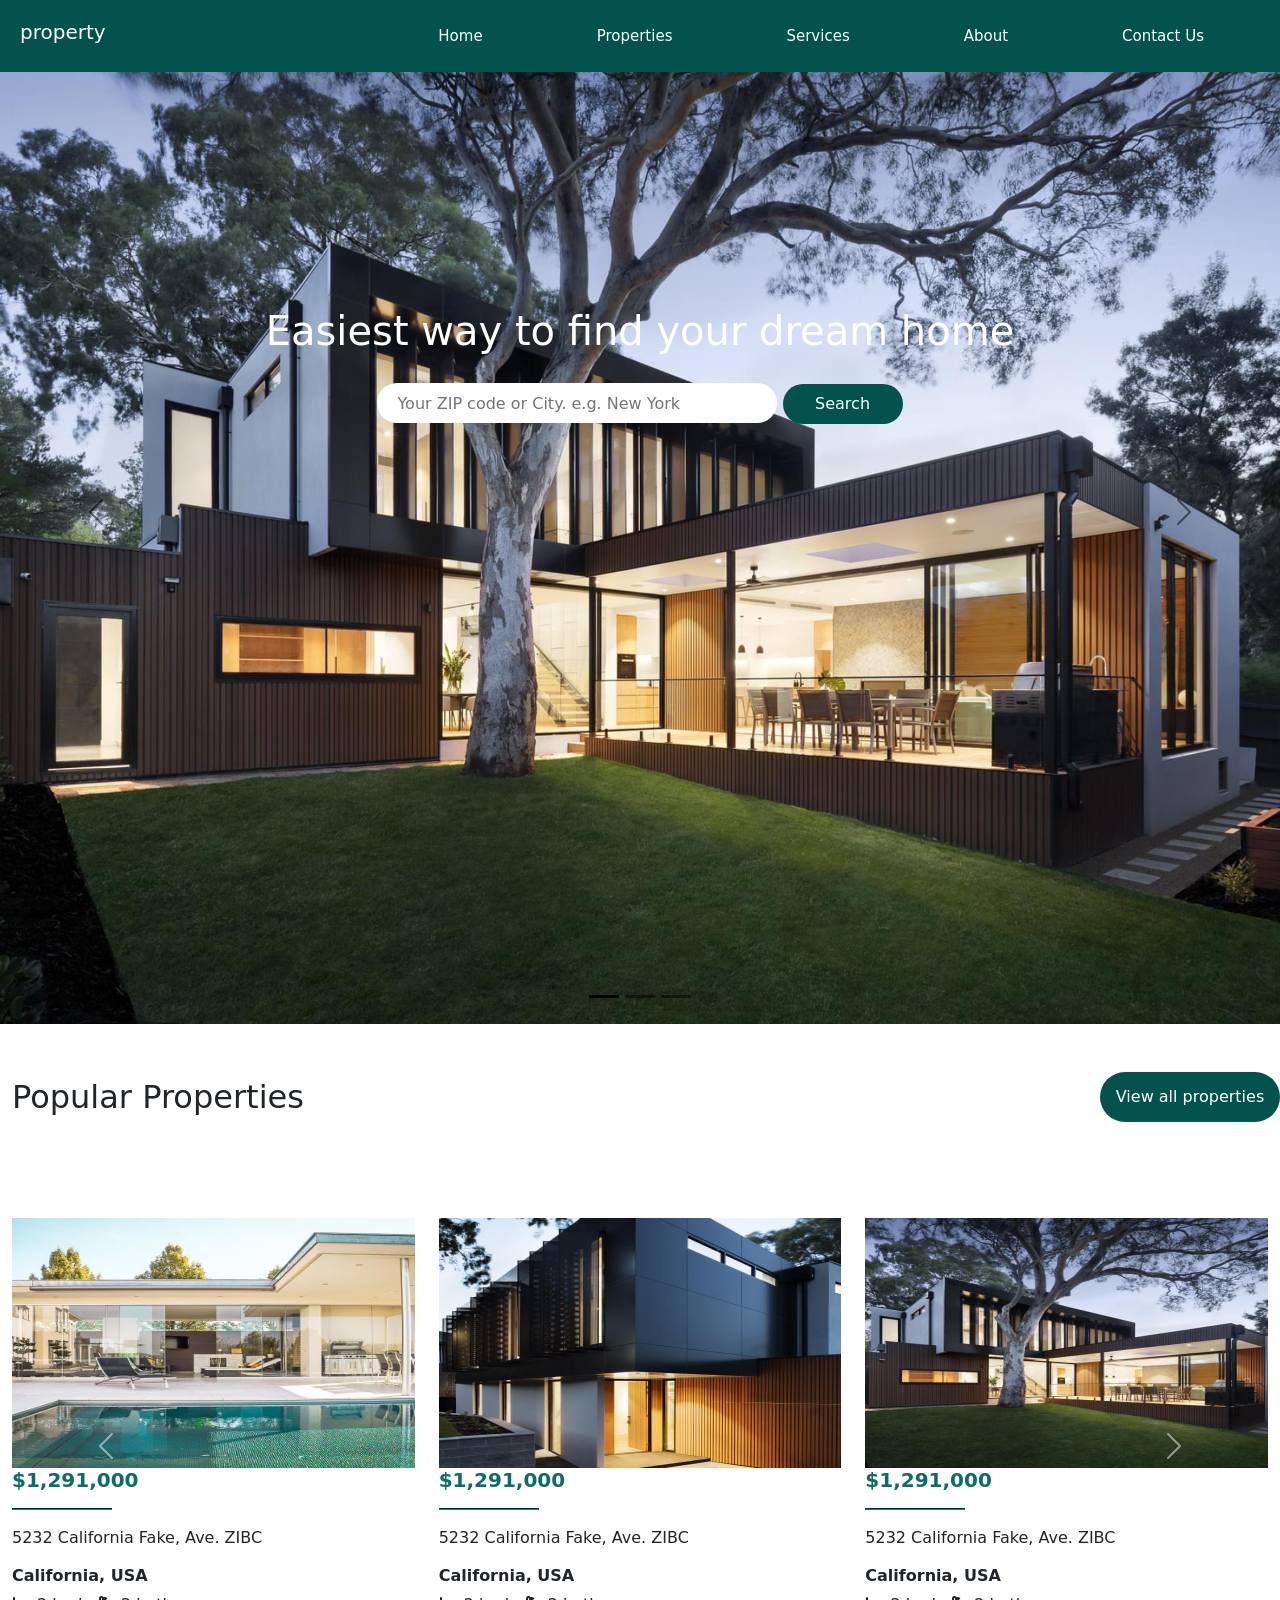
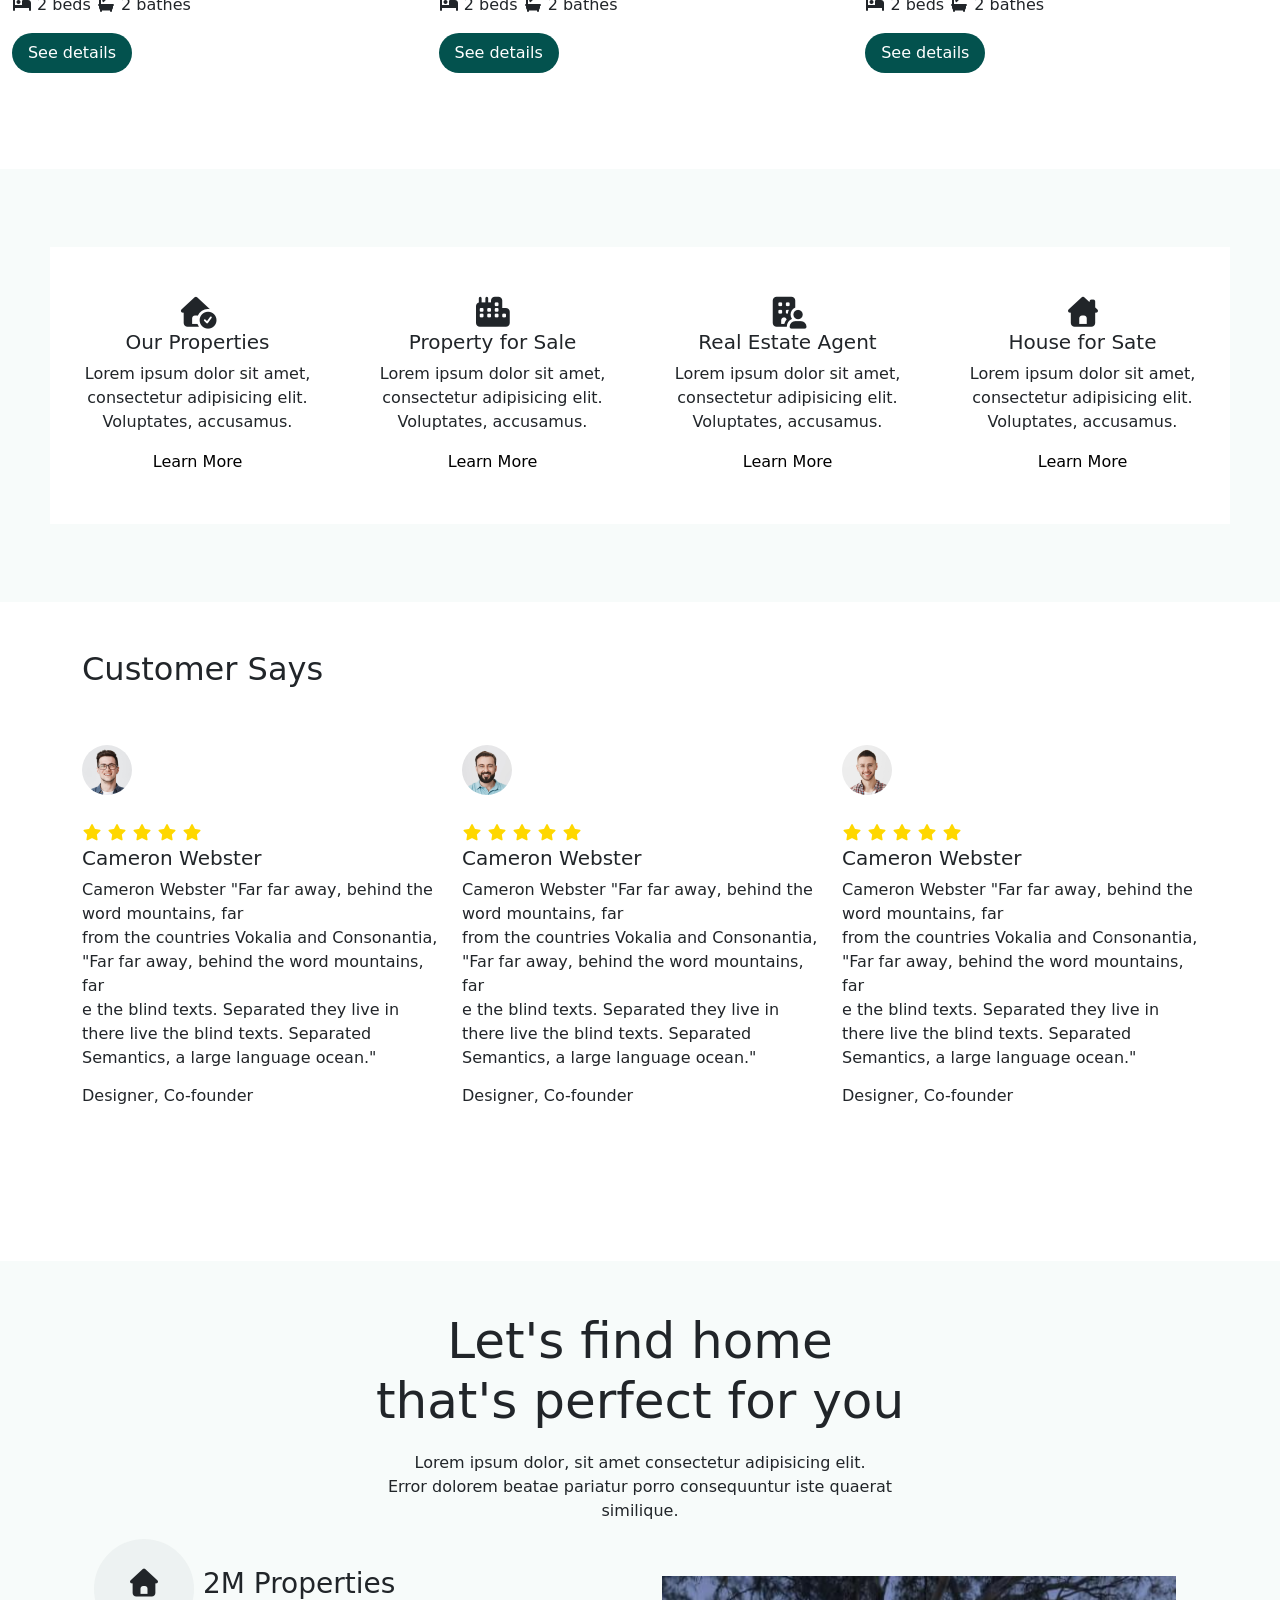
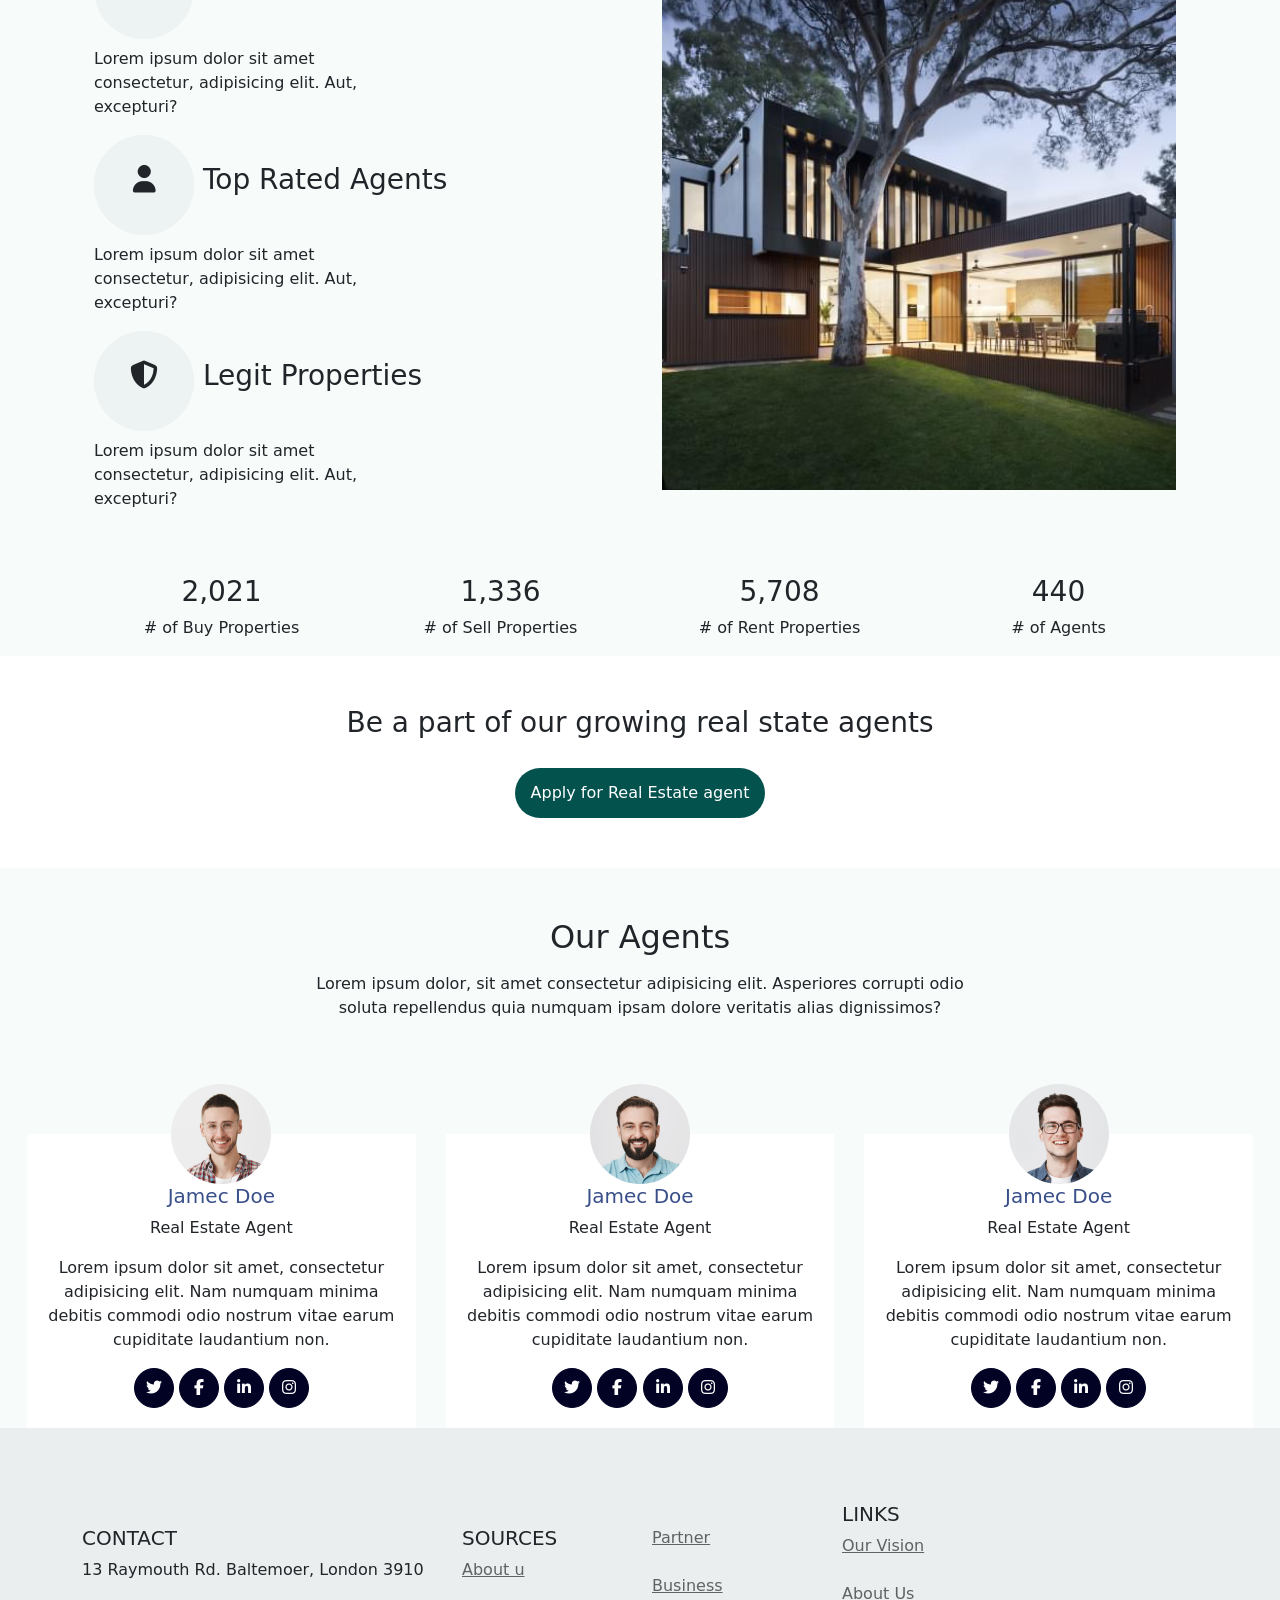
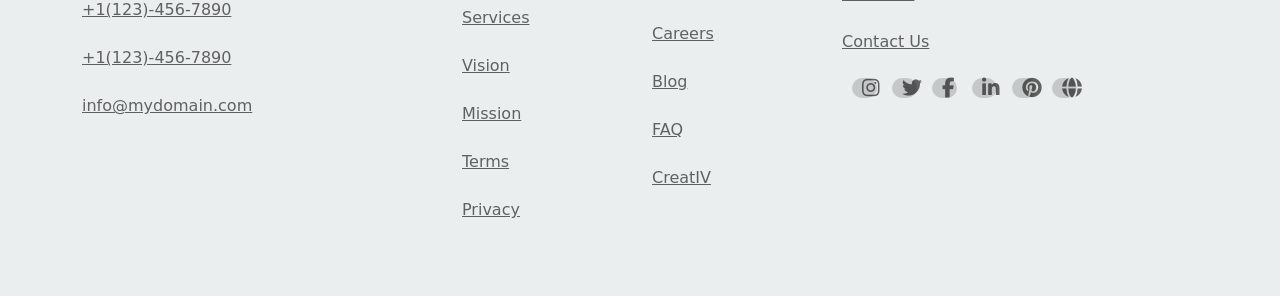
==== commit aa4e16a4: "Update index.html" ====
--- a/index.html
+++ b/index.html
@@ -16,37 +16,35 @@
 
 <header>
 
-   
+   <nav class="navbar navbar-expand-lg fixed-top" >
+          
+           <h1 class="navbar-brand ">property</h1>
+
+           <button class="navbar-toggler "
+           type="button"
+           data-bs-toggle="collapse"
+           data-bs-target="#navbarnav">
+          <span class="navbar-toggler-icon"></span></button>
+
+           <div class="collapse navbar-collapse justify-content-end" id="navbarnav">
+             <ul class="navbar-nav">
+                <li class="nav-item me-5"><a class="nav-link" href="index.html">Home</a></li>
+                <li class="nav-item me-5"><a class="nav-link" href="">Properties</a></li>
+                <li class="nav-item me-5"><a class="nav-link" href="">Services</a></li>
+                <li class="nav-item me-5"><a class="nav-link" href="about.html">About</a></li>
+                <li class="nav-item me-5 "><a class="nav-link" href="contect.html">Contact Us</a></li>
+            </ul>
+           </div>
+        </nav>
+
 
     
 
        
         
        <!-- start slider header home section -->
-         <!-- start nav home section -->
-
-      <nav class="navbar-home navbar navbar-expand-lg navbar-dark fixed-top">
-
-
-        <button class="navbar-toggler" type="button" data-bs-toggle="collapse" data-bs-target="#navbarnav">
-            <span class="na
-         vbar-toggler-icon"></span>
-        </button>
-        
-        <h1 class="navbar-brand">property</h1>
-
-        <div class="collapse navbar-collapse justify-content-end" id="navbarnav">
-            <ul class="navbar-nav">
-                <li class="nav-item me-3"><a class="nav-link" href="index.html">Home</a></li>
-                <li class="nav-item me-3"><a class="nav-link" href="#">Properties</a></li>
-                <li class="nav-item me-3"><a class="nav-link" href="#">Services</a></li>
-                <li class="nav-item me-3"><a class="nav-link" href="about.html">About</a></li>
-                <li class="nav-item me-3"><a class="nav-link" href="contect.html">Contact Us</a></li>
-            </ul>
-        </div>
-    </nav>
-
-    <!-- end nav home section -->
+
+         
    
 
         <div class="slider-header">
@@ -121,8 +119,8 @@
   <section class="slider-cards container-fluid">
       
       <div class="text-box-slider-cards row align-items-center justify-content-between">
-          <h2 class=" col-lg-6 mb-5 mt-5">Popular Properties</h2>
-          <button class=" col-lg-2 mb-5 mt-5">View all properties</button>
+          <h2 class=" col-6 mb-5 mt-5">Popular Properties</h2>
+          <button class=" col-2 mb-5 mt-5">View all properties</button>
       </div>
 
       
@@ -694,7 +692,7 @@
   
 <div class="container">
 <div class="row mt-4">
-<div class="col-12 col-lg-4">
+<div class=" col-lg-4 my-4">
 <h5>CONTACT</h5>
 <p>13 Raymouth Rd. Baltemoer, London 3910</p>
 <a href="">+1(123)-456-7890</a><br><br>
@@ -703,7 +701,7 @@
 </div>
 
 
-<div class="col-12 col-lg-2">
+<div class=" col-lg-2 my-4">
 <h5>SOURCES</h5>
 <a href="">About u</a><br> <br>
 <a href="">Services</a><br> <br>
@@ -714,7 +712,7 @@
 </div>
 
 
-<div class="col-12 col-lg-2">
+<div class=" col-lg-2 my-4">
 <a href="">Partner</a> <br> <br>
 <a href="">Business</a> <br> <br>
 <a href="">Careers</a> <br> <br>
--- a/css/style.css
+++ b/css/style.css
@@ -4,168 +4,183 @@
     box-sizing: border-box;
 }
 
-body {
-    overflow-x: hidden;
-}
-
-.contain {
-    position: relative;
-    width: 100%;
-    height: 100vh;
-
-}
-
-.slider img {
-    width: 100%;
-    height: 100vh;
-    object-fit: cover;
-    display: block;
-}
-
-.navbarr {
+
+
+/* start nav home section */
+
+ nav { background-color: rgb(3, 82, 78);
+    font-size: 15px;
+}
+
+ .navbar-home {
+    
     position: absolute;
     top: 0;
     left: 0;
     width: 100%;
-    color: white;
-    text-align: center;
-
-}
-
-.navbar-brand {
-    font-size: 20px;
-    color: white;
-}
-
-.navbarr .fixed-top {
-    padding: 15px 20px;
-}
-
-.navbar-nav li a {
-    color: white;
-    margin-left: 50px;
-}
-
-.navbarr nav {
-    margin: 20px 50px;
-    font-size: 15px;
-    background-color: rgb(3, 82, 78);
-
-}
-
-.navbarr nav ul li a {
-    text-decoration: none;
-    color: white;
-}
-
-div h1 {
-    font-size: 10px;
-}
+    
+    color: white;
+    text-align: center;
+}
+
+/* end nav home section */
+
+.slider-header{
+    position: relative;
+  
+}
+
+
+
+/* start text box slider header home section */
 
 .text-box {
     position: absolute;
-    top: 50%;
+    top: 30%;
     left: 50%;
-    transform: translate(-50%, 200%);
+    transform: translateX(-50%);
     text-align: center;
     width: 90%;
-    max-width: 600px;
-
 }
 
 .text-box h1 {
-    font-size: 30px;
+    font-size: 40px;
+    color: white;
+}
+
+.text-box input,
+.text-box button {
+    margin-top: 20px;
 }
 
 .text-box input {
     width: 80%;
     max-width: 400px;
     height: 40px;
-    border: none;
     border-radius: 80px;
+    border: none;
     padding-left: 20px;
-    margin-top: 20px;
 }
 
 .text-box button {
     width: 120px;
     height: 40px;
-    margin: 20px 0 0 0;
+    border-radius: 80px;
+    border: none;
+    background-color: rgb(3, 82, 78);
+    color: white;
+}
+
+
+@media (max-width:878px){
+    .text-box h1{
+        font-size:1.5rem ;
+    }
+    .text-box{
+        width: 95%;
+    }
+    .text-box input{
+        width: 250px;
+        font-size: 14px;
+    }
+    .text-box button{
+         width: 150px;
+        font-size: 14px;
+    }
+}
+
+@media(max-width:590px){
+    .text-box h1{
+        font-size:15px ;
+    }
+
+    .text-box input{
+        width: 150px;
+        height: 20px;
+        font-size: 6px;
+    }
+    .text-box button{
+         width: 50px;
+         height: 20px;
+        font-size: 6px;
+    }
+
+}
+
+
+/* end text box slider header home section */
+
+
+.cards img {
+    width: 100%;
+    height: auto;
+}
+
+.textes .col-12 {
+    text-align: center;
+    background-color: white;
+    padding: 30px 10px;
+    margin: 10px 0;
+}
+
+.textes i {
+    font-size: 2rem;
+}
+
+.Agents img {
+    width: 150px;
+    height: 150px;
+    border-radius: 50%;
+}
+
+footer {
+    background-color: #f1f1f1;
+}
+
+
+
+
+
+
+
+
+
+/* start slider cards home section  */
+
+
+.text-box-slider-cards button {
+    width: 180px;
+    height: 50px;
+
     border: none;
     border-radius: 80px;
     background-color: rgb(3, 82, 78);
     color: white;
 }
 
-
-
-
-
-
-
-
-
-
-
-
-
-
-
-
-
-
-
-
-
-
-
-
-
-.text-card {
-    margin: 0px 100px;
-}
-
-.text-card button {
-    width: 180px;
-    height: 50px;
-
-    border: none;
-    border-radius: 80px;
-    background-color: rgb(3, 82, 78);
-    color: white;
-}
-
-.cards {
-
-    width: 100%;
-    object-fit: cover;
-
-}
-
-.cards img {
-    width: 350px;
+.slider-cards img {
     height: 250px;
 }
 
 
-.cards hr {
+.slider-cards hr {
     width: 100px;
     font-size: 10px;
-    height: 3px;
+    height: 2px;
     background-color: rgb(24, 128, 121);
     opacity: 1;
 }
 
-.cards h5 {
+.slider-cards h5 {
     font-weight: bold;
     color: rgb(12, 109, 104);
 }
 
-.cards h6 {
+.slider-cards h6 {
     font-weight: 700;
 }
 
-.cards button {
+.slider-cards .btn-primary {
     width: 120px;
     height: 40px;
     background-color: rgb(3, 82, 78);
@@ -174,10 +189,18 @@
     border-radius: 80px;
 }
 
-#carouselExampleIndicators img {
-    width: 100%;
-    object-fit: cover;
-}
+/* end slider cards home section  */
+
+
+
+
+
+
+
+
+
+
+
 .lorem h1{
     font-size:20px;
     color: rgb(57, 79, 138) ;
@@ -185,64 +208,95 @@
 
 
 
-
-
-
-
-
-
-
-
-
-
-.section2 {
+/* start about home section */
+
+.about-home-section {
     background-color: rgba(245, 250, 249, 0.795);
- 
-
-}
-
-.textes {
-    padding: 30px 130px;
-}
-
-.textes .col-12 {
-    text-align: center;
-    width: 250px;
+
+}
+
+.textes-about {
+    padding: 30px 50px;
+}
+
+.textes-about div {
+    text-align: center;
     background-color: white;
     padding: 50px 0;
 
 }
 
 
-.textes i {
+.textes-about i {
     font-size: 30px;
 }
 
-.textes a {
+.textes-about a {
     color: black;
     text-decoration: none;
     font-weight: 500;
 }
-
-
-
-
-
-
-
-
-
-
-
-
-
-
-
-
-
-
-
-
+.textes-about  :hover{
+  opacity: 1;
+  transform: scale(1.1);
+}
+
+.textes-about div a::after {
+  content: '';
+  position: absolute;
+  width: 0;
+  height: 2px;
+  bottom: 50px;
+  left: 60px;
+  background-color: #000; 
+  transition: width 0.3s ease;
+}
+
+.textes-about a:hover::after {
+  width: 50%;
+}
+
+
+@media(max-width:550px){
+    .text-box-slider-cards button{
+        width: 110px;
+        height: 40px;
+        font-size: 10px;
+    }
+    .text-box-slider-cards h2{
+        font-size: 15px;
+    }
+}
+/* end about home section */
+
+
+
+
+
+
+
+
+
+
+
+
+
+
+
+
+
+
+
+
+
+
+
+
+
+
+
+
+/* start customer sayes home section */
 
 .imgs img {
     width: 50px;
@@ -253,34 +307,15 @@
     margin: 0 auto;
 }
 
-@media (min-width: 768px) {
-
-    /* md */
-    .imgs img {
-        width: 50px;
-        height: 50px;
-    }
-}
-
-@media (min-width: 1200px) {
-
-    /* xl */
-    .imgs img {
-        width: 100px;
-        height: 100px;
-    }
-}
-
-
-
-
-
 
 .imgs i {
     color: gold;
     margin-top: 30px;
 }
 
+/* end customer sayes home section */
+
+
 
 
 
@@ -311,8 +346,7 @@
 
 
 .text img {
-    width: 600px;
-    height: 500px;
+    width: 100%;
     padding: 10px;
 }
 
@@ -367,7 +401,6 @@
 
 
 
-
 .section4 div {
     text-align: center;
     margin-top: 50px;
@@ -409,7 +442,7 @@
     text-align: center;
     justify-content: space-around;
     gap: 30px;
-    padding: 0 150px;
+    padding: 0 15px;
     position: relative;
 }
 
@@ -492,25 +525,7 @@
 
 
 
-.textes .col-12:hover{
-  opacity: 1;
-  transform: scale(1.1);
-}
-
-.textes a::after {
-  content: '';
-  position: absolute;
-  width: 0;
-  height: 2px; /* سمك الخط */
-  bottom: 50px;
-  left: 60px;
-  background-color: #000; /* لون الخط */
-  transition: width 0.3s ease;
-}
-
-.textes a:hover::after {
-  width: 50%;
-}
+
 
 
 
@@ -589,8 +604,10 @@
     background-image: url(../img/hero_bg_3.jpg);
     width: 100%;
     height: 80vh;
-
-}
+       background-size: cover;
+       background-position: top ;
+}
+
 
 
 .navbar-about {
@@ -618,7 +635,7 @@
 }
 
 .navbar-about nav {
-    margin: 20px 50px;
+   
     font-size: 15px;
     background-color: rgb(3, 82, 78);
 
@@ -675,7 +692,8 @@
 .contact{
     background-image: url(../img/hero_bg_1.jpg);
     width: 100%;
-    height: 80vh;
+    height: 70vh;
+     background-size: cover;
 
 }
 
@@ -715,4 +733,15 @@
     border: solid 1px rgb(2, 2, 36);
     background-color: white;
     color:rgb(2, 2, 36) ;
-}+}
+
+
+
+@media(max-width:590px){
+    .adress h1{
+        font-size:30px ;
+        
+    }
+
+
+}
